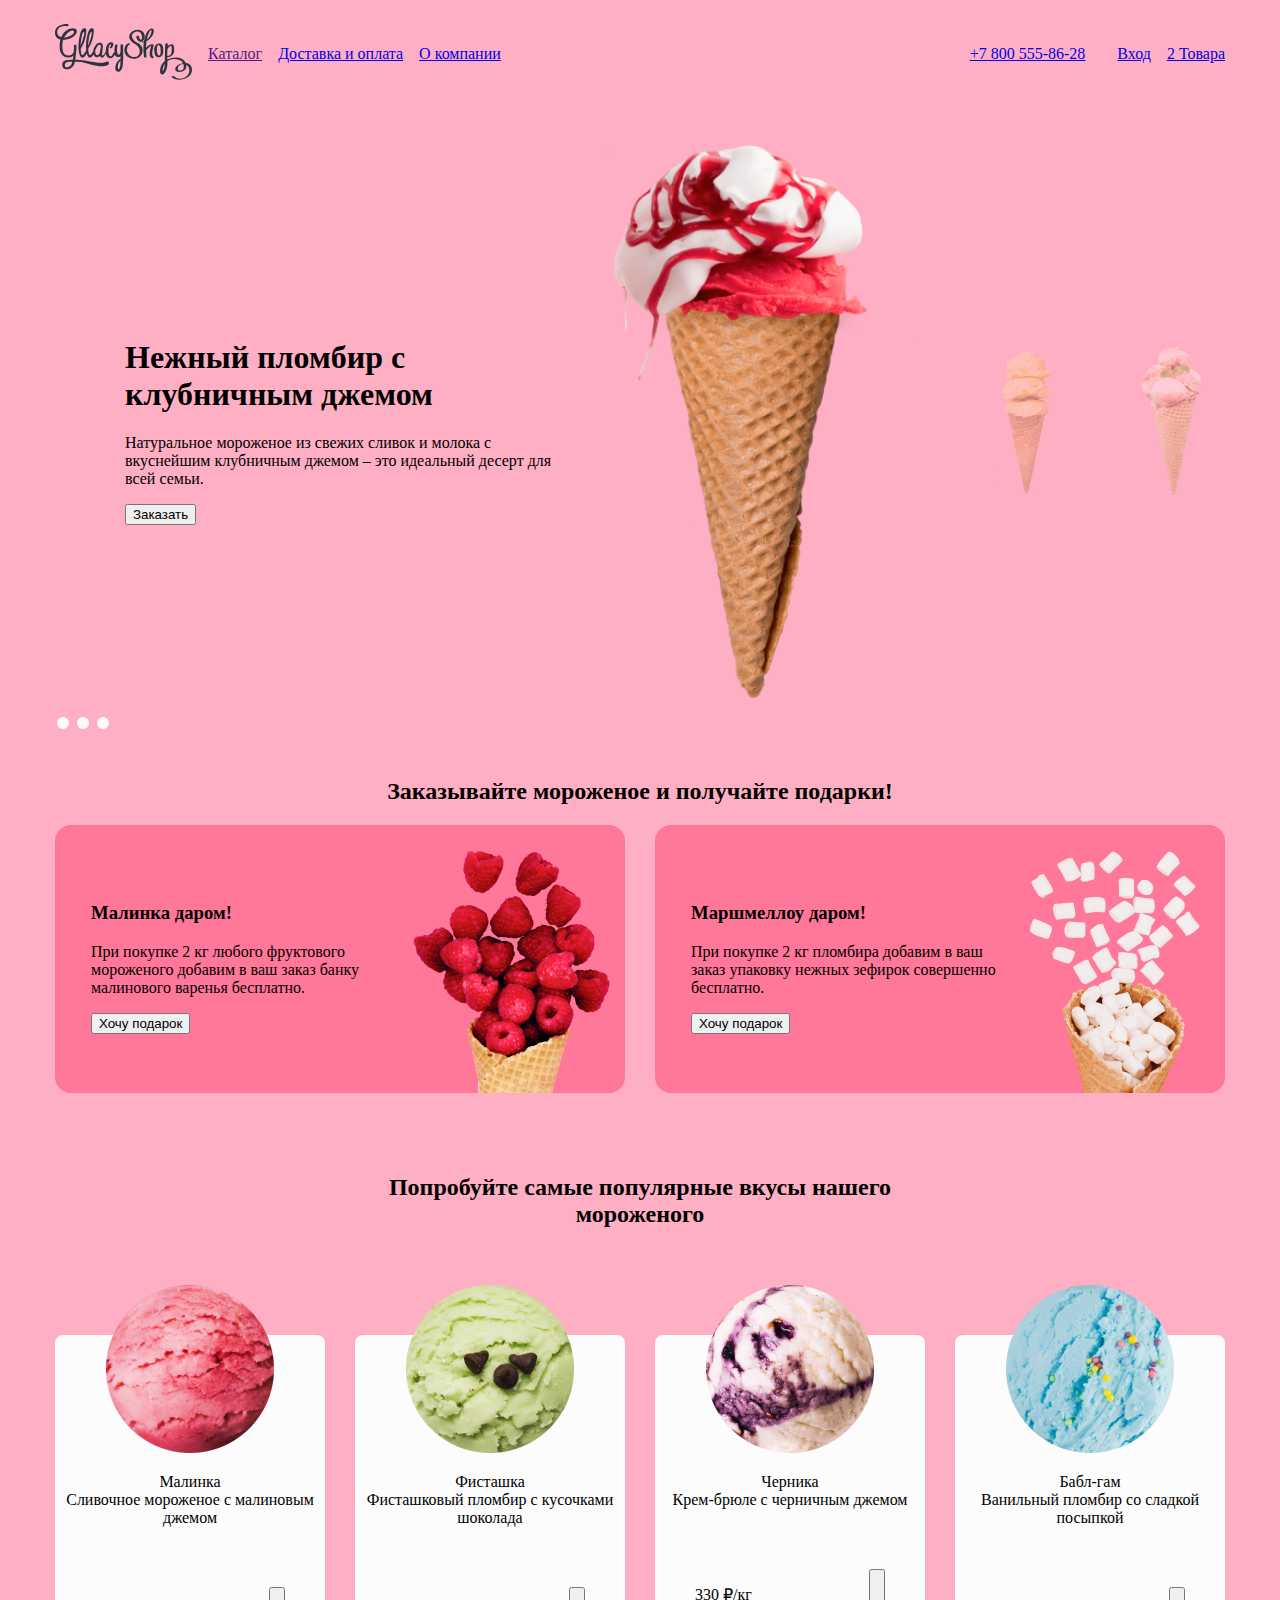
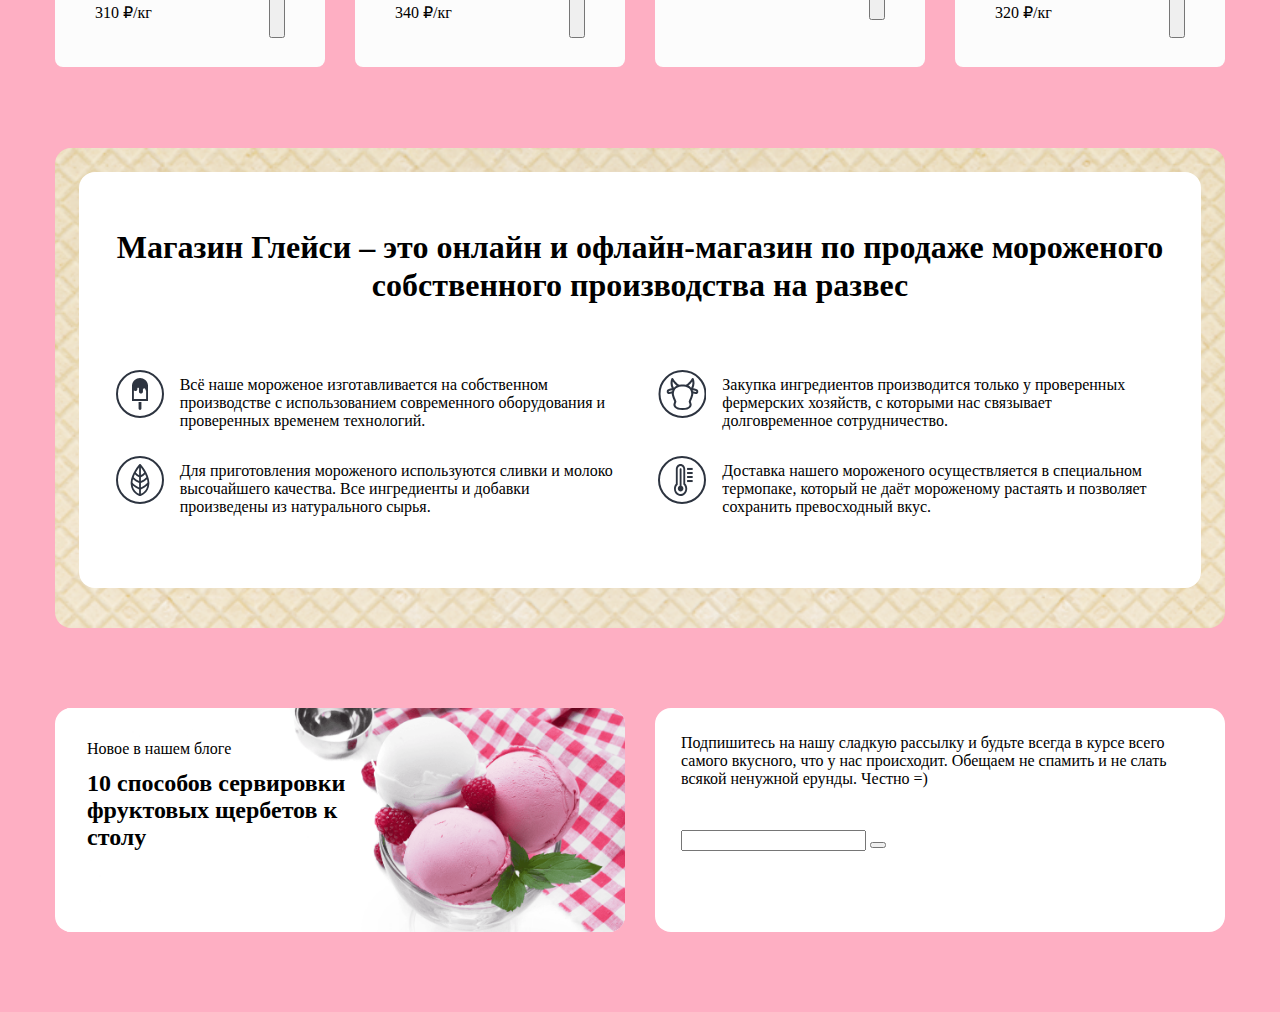
==== index.html @ 9be0fe8c "5 step" ====
<!DOCTYPE html>
<html lang="ru">

  <head>
    <meta charset="utf-8">
    <title>HTML Academy: Глейси</title>
    <link rel="stylesheet" href="styles.css">
    <link rel="stylesheet" href="js.js">
  </head>

  <body class="page">
    <header class="header-page">
      <div class="header-links">
        <div class="left-links">
          <a href="#" class="header-link-left">
            <img src="/images/vectors/logo.svg" width="137" height="56" alt="">
          </a>
          <div class="catalog-menu-container header-link-left">
            <a href="">Каталог</a>
          </div>
          <a href="#" class="header-link-left">Доставка и оплата</a>
          <a href="#" class="header-link-left">О компании</a>
        </div>
        <div class="right-links">
          <a class="tel header-link-right" href="tel:+78005558628">+7 800 555-86-28</a>
          <a class="search header-link-right" href="#">
            <span class="search-icon"></span>
          </a>
          <a class="enter header-link-right" href="#">Вход
            <span class="enter-icon"></span>
          </a>
          <a class="buy header-link-right" href="#">2 Товара
            <span class="buy-icon"></span>
          </a>
        </div>
      </div>
    </header>
    <main>
      <div class="hero-slaid">
        <div class="adaptivSlayder">
          <input class="input-back" type="radio" name="kadoves" id="slaid1" checked value="pink">
          <input class="input-back" type="radio" name="kadoves" id="slaid2" value="blue">
          <input class="input-back" type="radio" name="kadoves" id="slaid3" value="yellow">
          <div class="kadoves">
            <label for="slaid1"></label>
            <label for="slaid2"></label>
            <label for="slaid3"></label>
          </div>
          <section class="photo-main">
            <div class="adaptivSlayderlasekun">
              <div class="abusteku-deagulus">
                <div class="general-slayder">
                  <img class="back-images-slaid" src="/images/icecr-3.png" width="100" height="150" alt="">
                  <img class="back-images-slaid" src="/images/icecr-2.png" width="100" height="150" alt="">
                  <img class="images-slaid" src="/images/icecr-1.png" width="328" height="507" alt="">
                  <div class="photo-description">
                    <h1>Нежный пломбир
                      с клубничным джемом</h1>
                    <p class="p-desc">Натуральное мороженое из свежих сливок
                      и молока с вкуснейшим клубничным джемом – это идеальный десерт для всей семьи. </p>
                    <button>Заказать</button>
                  </div>
                </div>
                <div class="general-slayder">
                  <img class="back-images-slaid" src="/images/icecr-1.png" width="100" height="150" alt="">
                  <img class="back-images-slaid" src="/images/icecr-3.png" width="100" height="150" alt="">
                  <img class="images-slaid" src="/images/icecr-2.png" width="328" height="507" alt="">
                  <div class="photo-description">
                    <h1>Сливочное мороженое со вкусом банана</h1>
                    <p class="p-desc">Сливочное мороженое с ярким банановым вкусом подарит вам свежесть и наслаждение
                      даже в самый жаркий летний день.</p>
                    <button>Заказать</button>
                  </div>
                </div>
                <div class="general-slayder">
                  <img class="back-images-slaid" src="/images/icecr-2.png" width="100" height="150" alt="">
                  <img class="back-images-slaid" src="/images/icecr-1.png" width="100" height="150" alt="">
                  <img class="images-slaid" src="/images/icecr-3.png" width="328" height="507" alt="">
                  <div class="photo-description">
                    <h1>Карамельный пломбир
                      с маршмеллоу</h1>
                    <p class="p-desc">Необычный сладкий десерт с карамельным топпингом и кусочками зефира завоюет сердца
                      сладкоежек всех возрастов.</p>
                    <button>Заказать</button>
                  </div>
                </div>
              </div>
            </div>
          </section>
        </div>
      </div>
      <section class="gifts">
        <h2>Заказывайте мороженое и получайте подарки!</h2>
        <div class="gifts-variety">
          <div class="malina gifts-back">
            <section class="gift-description">
              <h3>Малинка даром!</h3>
              <p>При покупке 2 кг любого фруктового мороженого добавим в ваш заказ банку малинового варенья бесплатно.
              </p>
              <button>Хочу подарок</button>
            </section>
            <img class="gift-img" src="/images/malina.png" alt="">
          </div>
          <div class="marshmallow gifts-back">
            <section class="gift-description">
              <h3>Маршмеллоу даром!</h3>
              <p>При покупке 2 кг пломбира добавим в ваш заказ упаковку нежных зефирок совершенно бесплатно.</p>
              <button>Хочу подарок</button>
            </section>
            <img class="gift-img" src="/images/marshmallow.png" width="219" height="268" alt="">
          </div>
        </div>
      </section>
      <section class="tastes">
        <h2 class="section-header-tastes">Попробуйте самые популярные вкусы нашего мороженого</h2>
        <div class="tastes-variety">
          <div class="taste first">
            <img class="taste-img" src="/images/malina-ice.png" width="168" height="168" alt="">
            <dl>
              <dt>Малинка</dt>
              <dd class="determ-descr">Сливочное мороженое с малиновым джемом</dd>
            </dl>
            <div class="price">
              <p>310 ₽/кг</p>
              <button>
                <span></span>
              </button>
            </div>
          </div>
          <div class="taste second">
            <img class="taste-img" src="/images/pistachio.png" width="168" height="168" alt="">
            <dl>
              <dt>Фисташка</dt>
              <dd class="determ-descr">Фисташковый пломбир с кусочками шоколада</dd>
            </dl>
            <div class="price">
              <p>340 ₽/кг</p>
              <button>
                <span></span>
              </button>
            </div>
          </div>
          <div class="taste third">
            <img class="taste-img" src="/images/blueberry.png" width="168" height="168" alt="">
            <dl>
              <dt>Черника</dt>
              <dd class="determ-descr">Крем-брюле
                с черничным джемом</dd>
            </dl>
            <div class="price">
              <p>330 ₽/кг</p>
              <button>
                <span></span>
              </button>
            </div>
          </div>
          <div class="taste fourth">
            <img class="taste-img" src="/images/bubble-gum.png" width="168" height="168" alt="">
            <dl>
              <dt>Бабл-гам</dt>
              <dd class="determ-descr">Ванильный пломбир
                со сладкой посыпкой</dd>
            </dl>
            <div class="price">
              <p>320 ₽/кг</p>
              <button>
                <span></span>
              </button>
            </div>
          </div>
        </div>
      </section>
      <section class="about-description">
        <div class="description-parts">
          <h2 class="header-about-descr">Магазин Глейси – это онлайн и офлайн-магазин по продаже мороженого собственного
            производства на развес
          </h2>
          <div class="description-parts-flex">
            <div class="description-part">
              <span class="iccr svg-about"></span>
              <p class="description-about-par">Всё наше мороженое изготавливается на собственном производстве с
                использованием современного
                оборудования и проверенных временем технологий.</p>
            </div>
            <div class="description-part">
              <span class="cow svg-about"></span>
              <p class="description-about-par">Закупка ингредиентов производится только
                у проверенных фермерских хозяйств, с которыми
                нас связывает долговременное сотрудничество.</p>
            </div>
            <div class="description-part">
              <span class="qlt svg-about"></span>
              <p class="description-about-par">Для приготовления мороженого используются сливки и молоко высочайшего
                качества. Все ингредиенты
                и добавки произведены из натурального сырья.</p>
            </div>
            <div class="description-part">
              <span class="tmpr svg-about"></span>
              <p class="description-about-par">Доставка нашего мороженого осуществляется в специальном термопаке,
                который не даёт мороженому растаять
                и позволяет сохранить превосходный вкус.</p>
            </div>
          </div>
        </div>
      </section>
      <div class="blog">
        <div class="ten blog-container">
          <div class="ten-blog-container">
            <span class="ten-text-container">
              <p class="ten-par">Новое в нашем блоге</p>
              <h2 class="ten-header">10 способов сервировки фруктовых щербетов
                к столу</h2>
            </span>
            <img class="ten-back" src="/images/10-back.png" alt="">
          </div>
        </div>
        <div class="e-mail blog-container">
          <div class="e-mail-text-container">
            <p class="e-mail-par">Подпишитесь на нашу сладкую рассылку и будьте всегда
              в курсе всего самого вкусного, что у нас происходит. Обещаем не спамить и не слать всякой ненужной ерунды.
              Честно =)</p>
            <label for="">
              <input type="email" name="" id="" required>
            </label>
            <button></button>
          </div>
        </div>
      </div>
    </main>
    <footer>

    </footer>
  </body>

</html>
---- styles.css ----
html {
  width: 100%;
  height: 100vh;
  margin: 0;
}

.page {
  margin: 0 auto;
  display: flex;
  flex-direction: column;
  min-height: 100%;
  background-color: #feafc3;
}

.blue-back {
  background-color: #69a9ff;
}

.header-page {
  width: 1170px;
  margin-left: auto;
  margin-right: auto;
  margin-bottom: 60px;
  margin-top: 24px;
}

.header-links {
  display: flex;
  justify-content: space-between;
}

.left-links, .right-links {
  display: flex;
  justify-content: space-between;
  align-items: center;
}

.header-link-left:not(:last-child) {
  margin-right: 16px;
}

.header-link-right:not(:last-child) {
  margin-right: 16px;
}

/* ================================= */

.hero-slaid {
  display: flex;
  justify-content: space-between;
  width: 1170px;
  margin-left: auto;
  margin-right: auto;
  margin-bottom: 80px;
}

.adaptivSlayder {
  position: relative;
  max-width: 1170px;
  margin-left: 70px;
}

.adaptivSlayder input[name="kadoves"] {
  display: none;
}

.kadoves {
  position: absolute;
  left: -70px;
  bottom: -35px;
  text-align: left;
  width: 100%;
}

.kadoves label {
  display: inline-block;
  width: 12px;
  height: 12px;
  cursor: pointer;
  margin: 0 2px;
  border-radius: 55%;
  background-color: #fcfcfc;
}

.kadoves label:hover {
  border: 2px solid #9d9b9b;
}

.kadoves label:active {
  border: 2px solid #c8c8c8;
}

.adaptivSlayderlasekun {
  overflow: hidden;

}

.photo-main {
  display: flex;
  flex-direction: row-reverse;
}

.photo-description {
  margin-right: 10px;
  align-self: center;
}

.p-desc {
  width: 430px;
}

.abusteku-deagulus {
  display: flex;
  width: 1170px;
  transition: all 0.6s;
}

.abusteku-deagulus .images-slaid {
  width: 367px;
  height: 554px;
}

.images-slaid {
  margin-right: 40px;
}

.back-images-slaid {
  width: 100px;
  height: 150px;
  opacity: 0.4;
}

.back-images-slaid:not(:last-child) {
  margin-right: 50px;
}

#slaid1:checked ~ .photo-main .adaptivSlayderlasekun .abusteku-deagulus {
  transform: translate(0);
}

#slaid2:checked ~ .photo-main .adaptivSlayderlasekun .abusteku-deagulus {
  transform: translateX(-100%);
}

#slaid3:checked ~ .photo-main .adaptivSlayderlasekun .abusteku-deagulus {
  transform: translateX(-200%);
}

.general-slayder {
  display: flex;
  flex-direction: row-reverse;
  align-items: center;
  margin-right: 35px;
}

/* ================================= */

.gifts {
  text-align: center;
  margin-bottom: 81px;
  width: 1170px;
  margin-left: auto;
  margin-right: auto;
}

.gifts-variety {
  display: flex;
  justify-content: center;
}

.malina {
  display: flex;
  justify-content: space-between;
  width: 570px;
  margin-right: 30px;
}

.marshmallow {
  display: flex;
  justify-content: space-between;
  width: 570px;
}

.gift-description {
  width: 317px;
  align-self: center;
  text-align: left;
  margin-left: 36px;
}

.gift-img {
  width: 219px;
  height: 268px;
}

.gifts-back {
  background-color: #ff7799;
  border-radius: 16px;
}

.tastes {
  text-align: center;
  margin-bottom: 81px;
  width: 1170px;
  margin-left: auto;
  margin-right: auto;
}

.section-header-tastes {
  width: 527px;
  margin-left: auto;
  margin-right: auto;
  margin-bottom: 107px;
}

.tastes-variety {
  display: flex;
  margin-top: 40px;
}

.taste {
  width: 270px;
  height: 332px;
  background-color: #fcfcfc;
  border-radius: 8px;
}

.taste:not(:last-child) {
  margin-right: 30px;
}

.taste-img {
  margin-top: -50px;
}

.determ-descr {
  margin: 0;
}

.price {
  display: flex;
  justify-content: space-between;
  margin: 60px 40px 24px;
}

.about-description {
  margin: 0;
  margin-left: auto;
  margin-right: auto;
  text-align: center;
  width: 1170px;
  margin-bottom: 80px;
  background-image: url(/images/geo.png);
  background-position: center;
  border-radius: 16px;
  background-size: cover;
  height: 480px;
}

.header-about-descr {
  margin: 0;
  font-family: Inter;
  font-size: 32px;
  line-height: 46px;
  line-height: 119%;
  vertical-align: Top;
  margin-bottom: 56px;
}

.description-parts {
  width: 1122px;
  background-color: #ffff;
  margin-left: auto;
  margin-right: auto;
  border-radius: 16px;
  position: relative;
  top: 24px;
  padding-top: 56px;
}

.description-part {
  width: 506px;
  display: flex;
}

.description-parts-flex {
  display: flex;
  flex-wrap: wrap;
  justify-content: space-evenly;
  text-align: left;
  padding-bottom: 56px;
}

.description-about-par {
  width: 440px;
}

.svg-about {
  margin-right: 16px;
  width: 48px;
  height: 48px;
  display: block;
  position: relative;
  top: 10px;
}


.iccr {
  background-image: url(/images/vectors/iccr.svg);
  background-repeat: no-repeat;
}

.cow {
  background-image: url(/images/vectors/cow.svg);
  background-repeat: no-repeat;
}

.qlt {
  background-image: url(/images/vectors/qlt.svg);
  background-repeat: no-repeat;
}

.tmpr {
  background-image: url(/images/vectors/tmpr.svg);
  background-repeat: no-repeat;
}

.blog {
  display: flex;
  width: 1170px;
  margin-left: auto;
  margin-right: auto;
  margin-bottom: 80px;
}
.blog-container {
  width: 570px;
  height: 224px;
  border-radius: 16px;
  background-color: #ffffff;
}

.ten {
  margin-right: 30px;
  overflow: hidden;
}

.ten-text-container {
  position: relative;
  z-index: 1;
}

.ten-blog-container {
  margin-top: 32px;
  margin-left: 32px;
}

.ten-par {
  margin: 0;
  margin-bottom: 12px;
}

.ten-header {
  width: 303px;
  margin: 0;
}

.ten-back {
  background-size: cover;
  display: block;
  position: relative;
  width: 560px;
  height: 384px;
  top: -223px;
  right: 20px;
}

.e-mail {

}

.e-mail-text-container {
  margin: 26px;
}

.e-mail-par {
  margin: 0;
  margin-bottom: 42px;
}
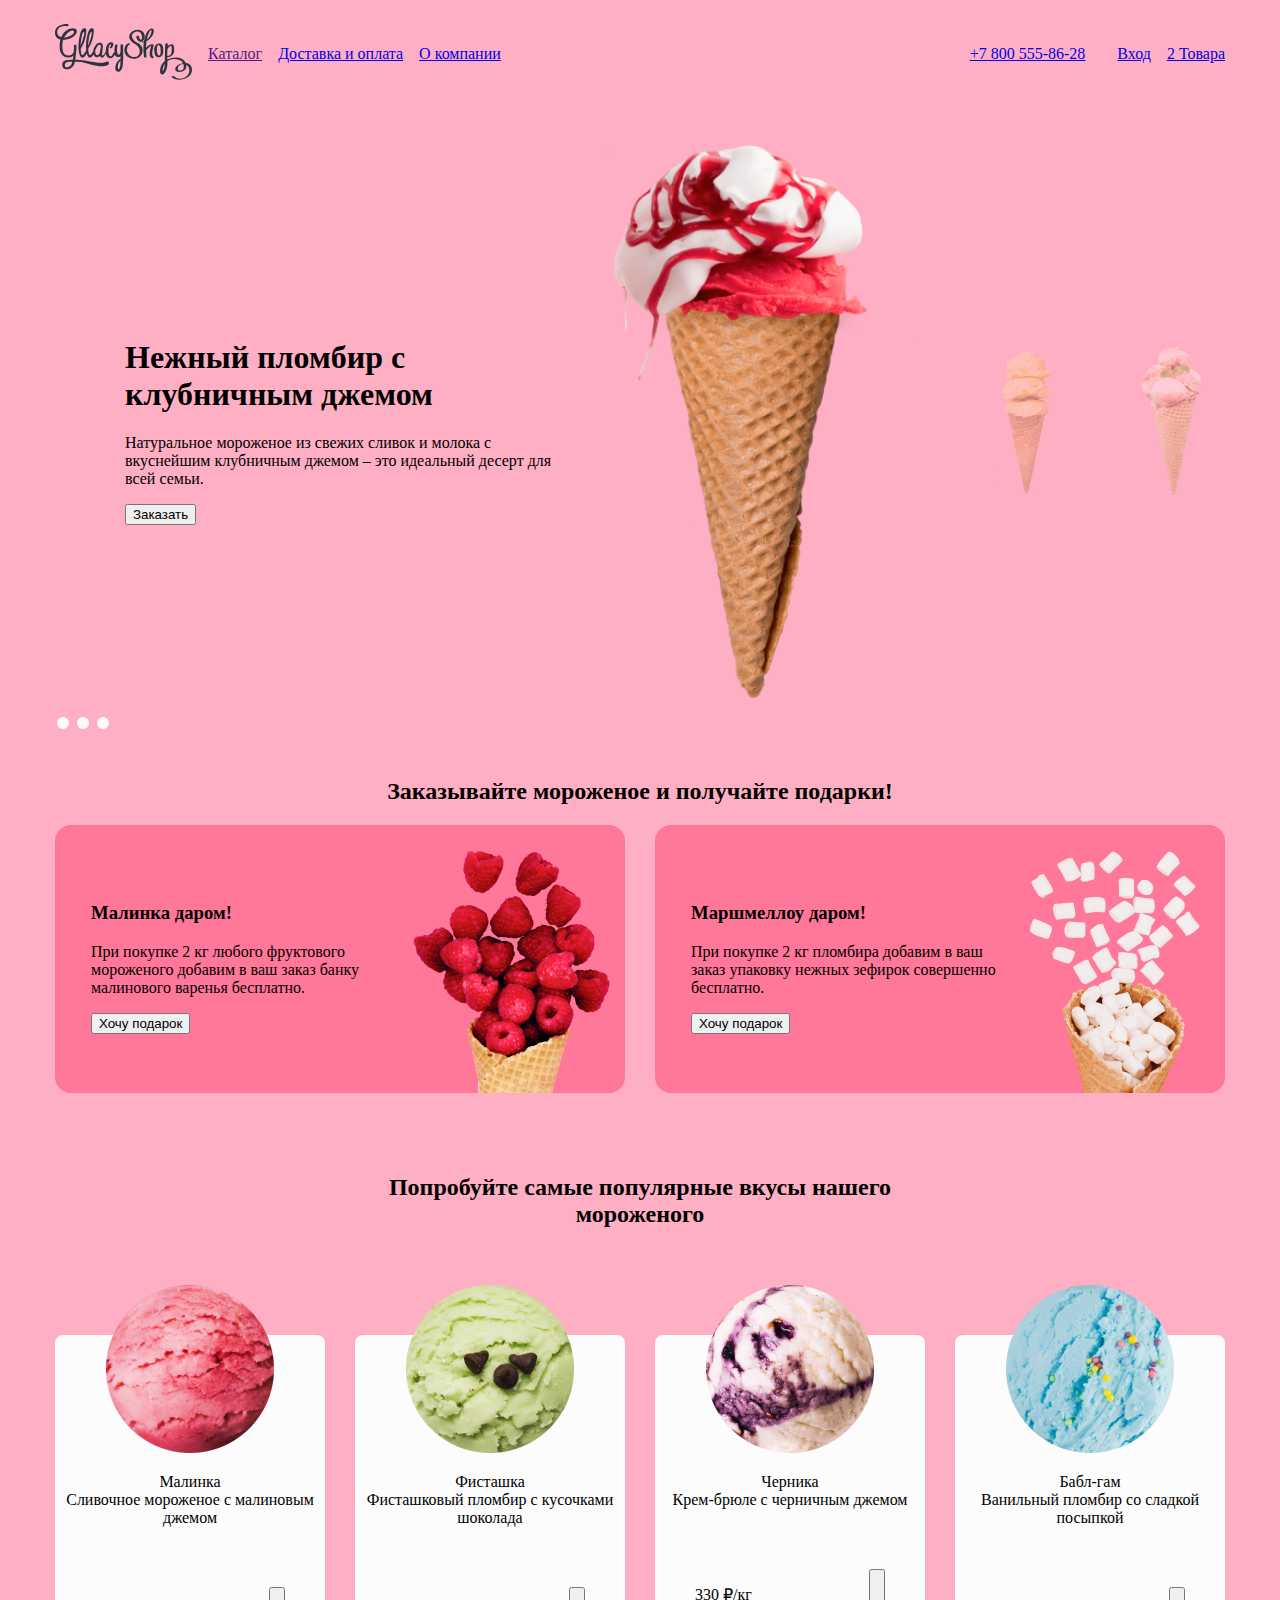
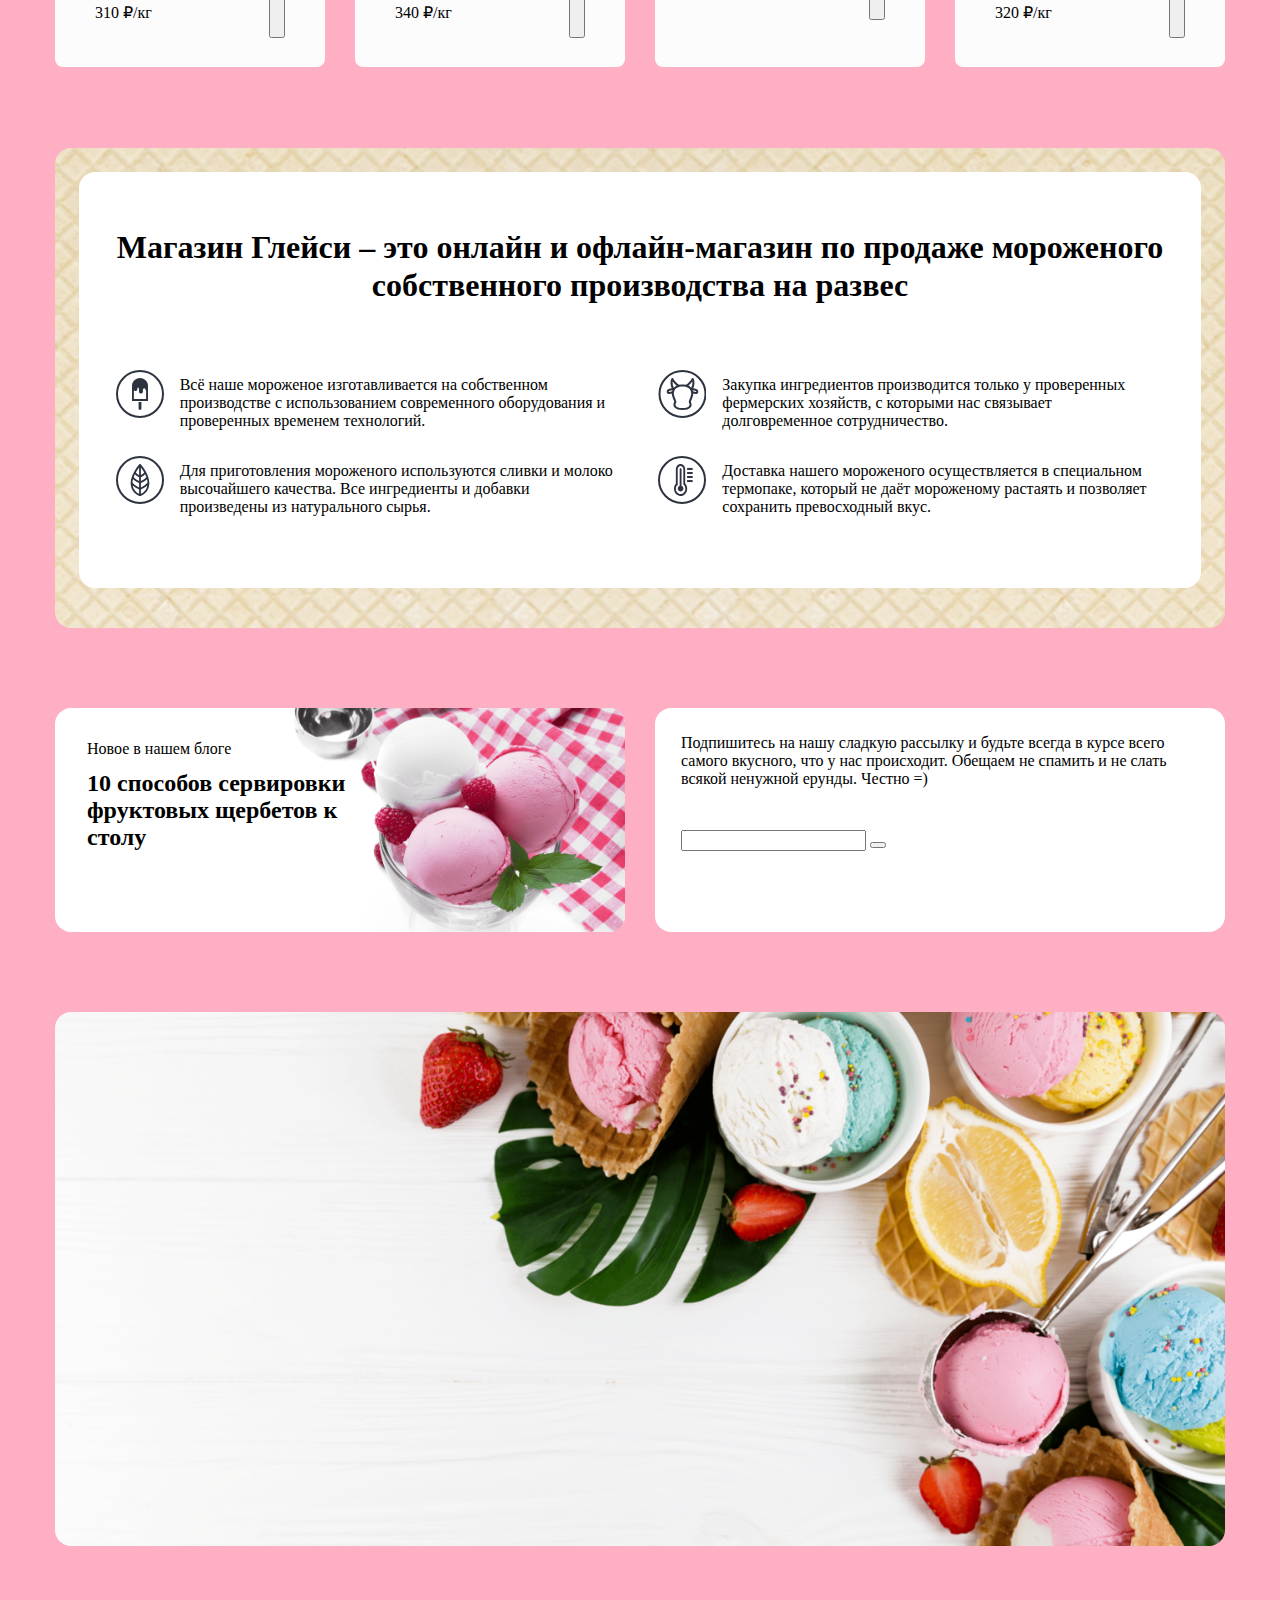
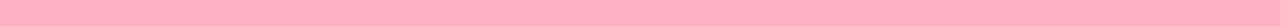
==== commit 7b5bd244: "6 step" ====
--- a/index.html
+++ b/index.html
@@ -226,6 +226,11 @@
           </div>
         </div>
       </div>
+      <section class="delivery">
+        <div class="text-delivery"></div>
+        <div class="form-delivery"></div>
+        <img class="delivery-back" src="/images/delivery-back.png" alt="">
+      </section>
     </main>
     <footer>
 
--- a/styles.css
+++ b/styles.css
@@ -386,3 +386,22 @@
   margin: 0;
   margin-bottom: 42px;
 }
+
+.delivery {
+  width: 1170px;
+  overflow: hidden;
+  height: 534px;
+  margin-bottom: 80px;
+  margin-left: auto;
+  margin-right: auto;
+  border-radius: 16px;
+}
+
+.delivery-back {
+  background-size: cover;
+  display: block;
+  position: relative;
+  transform: scale(-1,1);
+  width: 1170px;
+  top: -125px;
+}
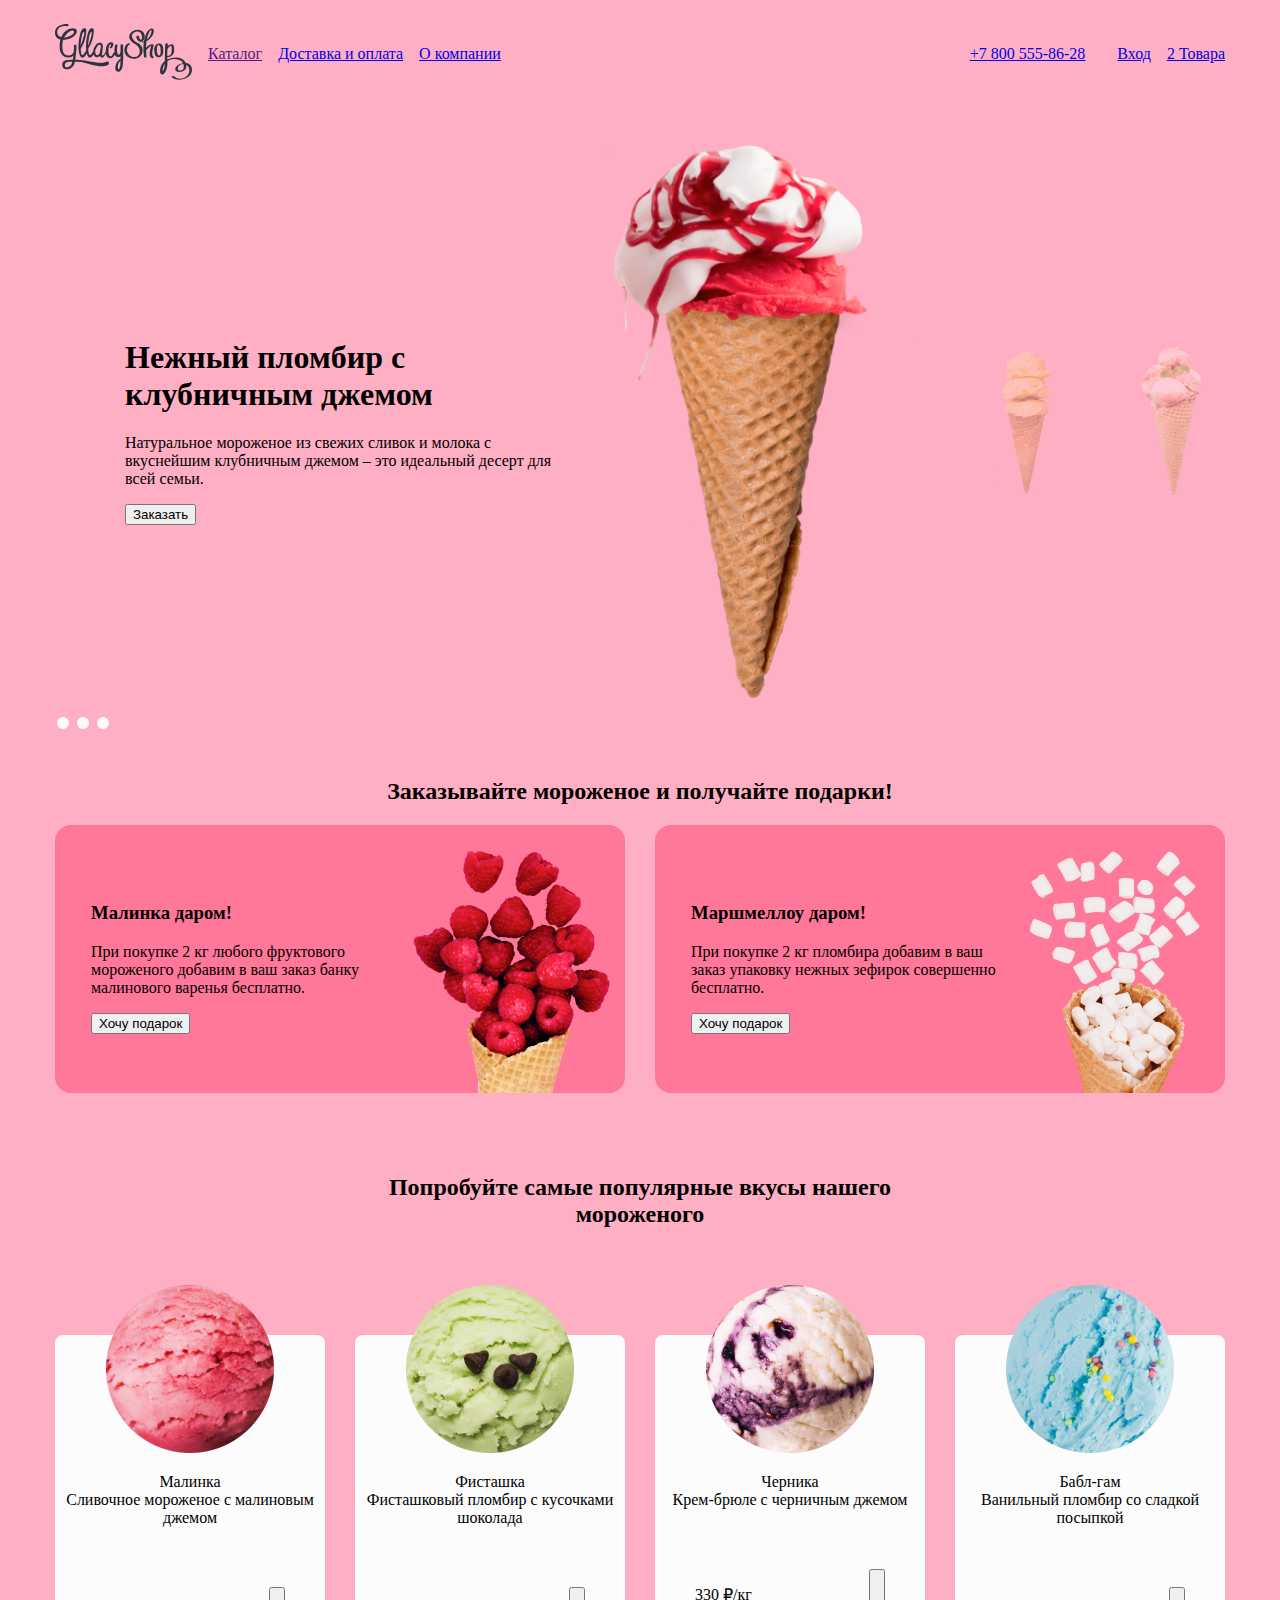
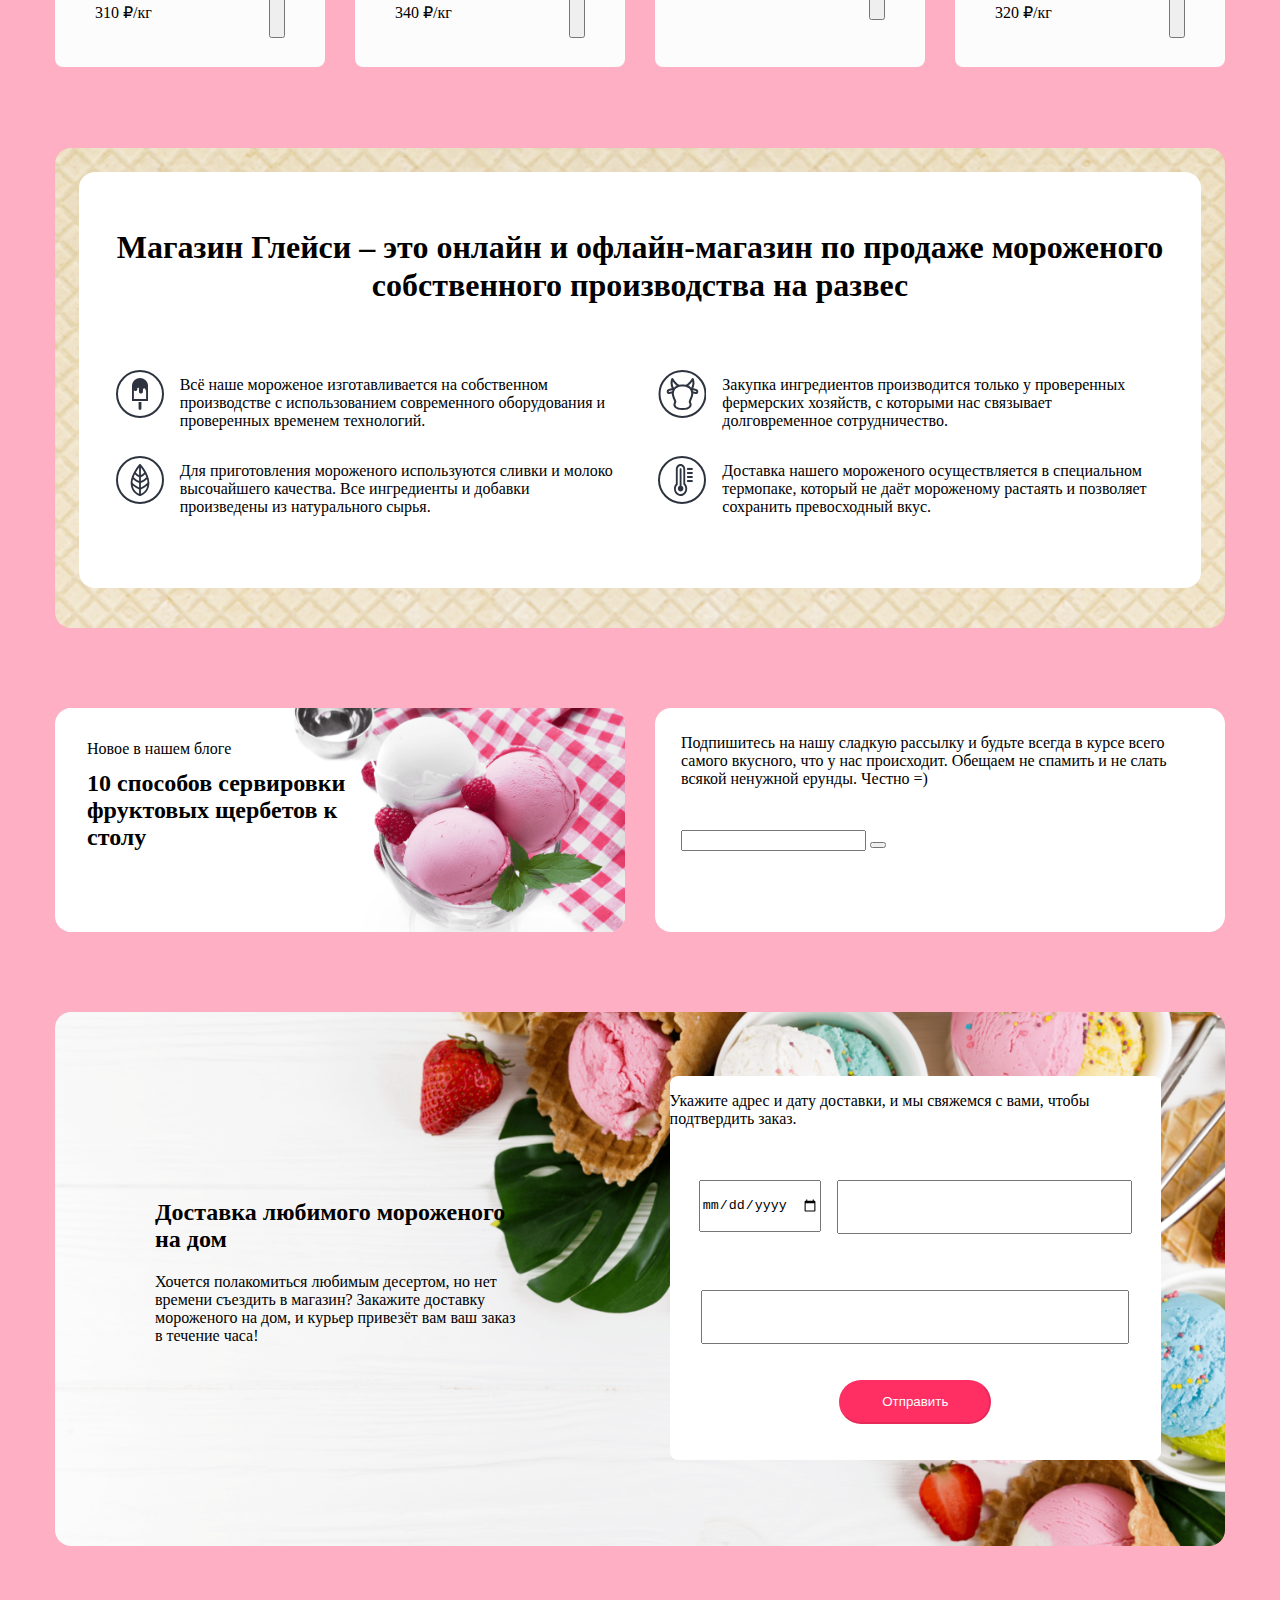
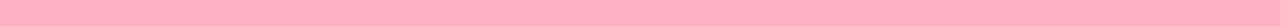
==== commit 1e3acaed: "6.1" ====
--- a/index.html
+++ b/index.html
@@ -227,8 +227,26 @@
         </div>
       </div>
       <section class="delivery">
-        <div class="text-delivery"></div>
-        <div class="form-delivery"></div>
+        <div class="text-delivery-container">
+          <div class="text-delivery">
+            <h2>Доставка любимого мороженого на дом</h2>
+            <p>Хочется полакомиться любимым десертом, но нет времени съездить в магазин? Закажите доставку мороженого на
+              дом, и курьер привезёт вам ваш заказ в течение часа!</p>
+          </div>
+          <div class="form-delivery">
+            <p>Укажите адрес и дату доставки, и мы свяжемся с вами, чтобы подтвердить заказ.</p>
+            <label class="delivery-label delivery-label-first">
+              <input class="delivery-input date-input" type="date">
+            </label>
+            <label class="delivery-label delivery-label-second">
+              <input class="delivery-input tel-input" type="tel">
+            </label>
+            <label class="delivery-label delivery-label-third">
+              <input class="delivery-input adress-input" type="text">
+            </label>
+            <button class="post-button-delivery">Отправить</button>
+          </div>
+        </div>
         <img class="delivery-back" src="/images/delivery-back.png" alt="">
       </section>
     </main>
--- a/styles.css
+++ b/styles.css
@@ -397,11 +397,75 @@
   border-radius: 16px;
 }
 
+.text-delivery-container {
+  display: flex;
+  position: relative;
+  z-index: 1;
+}
+
+.text-delivery {
+  width: 371px;
+  margin: 167px 150px 163px 100px;
+}
+
+.form-delivery {
+  width: 500px;
+  background-color: #ffffff;
+  margin: 64px 64px 64px 0;
+  border-radius: 8px;
+  display: flex;
+  flex-wrap: wrap;
+}
+
+.delivery-label-first {
+  margin-right: 16px;
+  margin-left: auto;
+  margin-bottom: 20px;
+}
+
+.delivery-label-second {
+  margin-right: auto;
+  margin-bottom: 20px;
+}
+
+.delivery-label-third {
+  margin-right: auto;
+  margin-left: auto;
+}
+
+
+.delivery-input {
+  height: 48px;
+}
+
+.date-input {
+  width: 117px;
+}
+
+.tel-input {
+  width: 287px;
+}
+
+.adress-input {
+  width: 420px;
+}
+
+.post-button-delivery {
+  margin-left: auto;
+  margin-right: auto;
+  width: 152px;
+  height: 44px;
+  border-radius: 26px;
+  background-color: #ff2f64;
+  color: #fcfcfc;
+  border-color: rgba(255, 47, 100, 0.3);
+}
+
 .delivery-back {
   background-size: cover;
   display: block;
   position: relative;
   transform: scale(-1,1);
   width: 1170px;
-  top: -125px;
-}
+  top: -630px;
+}
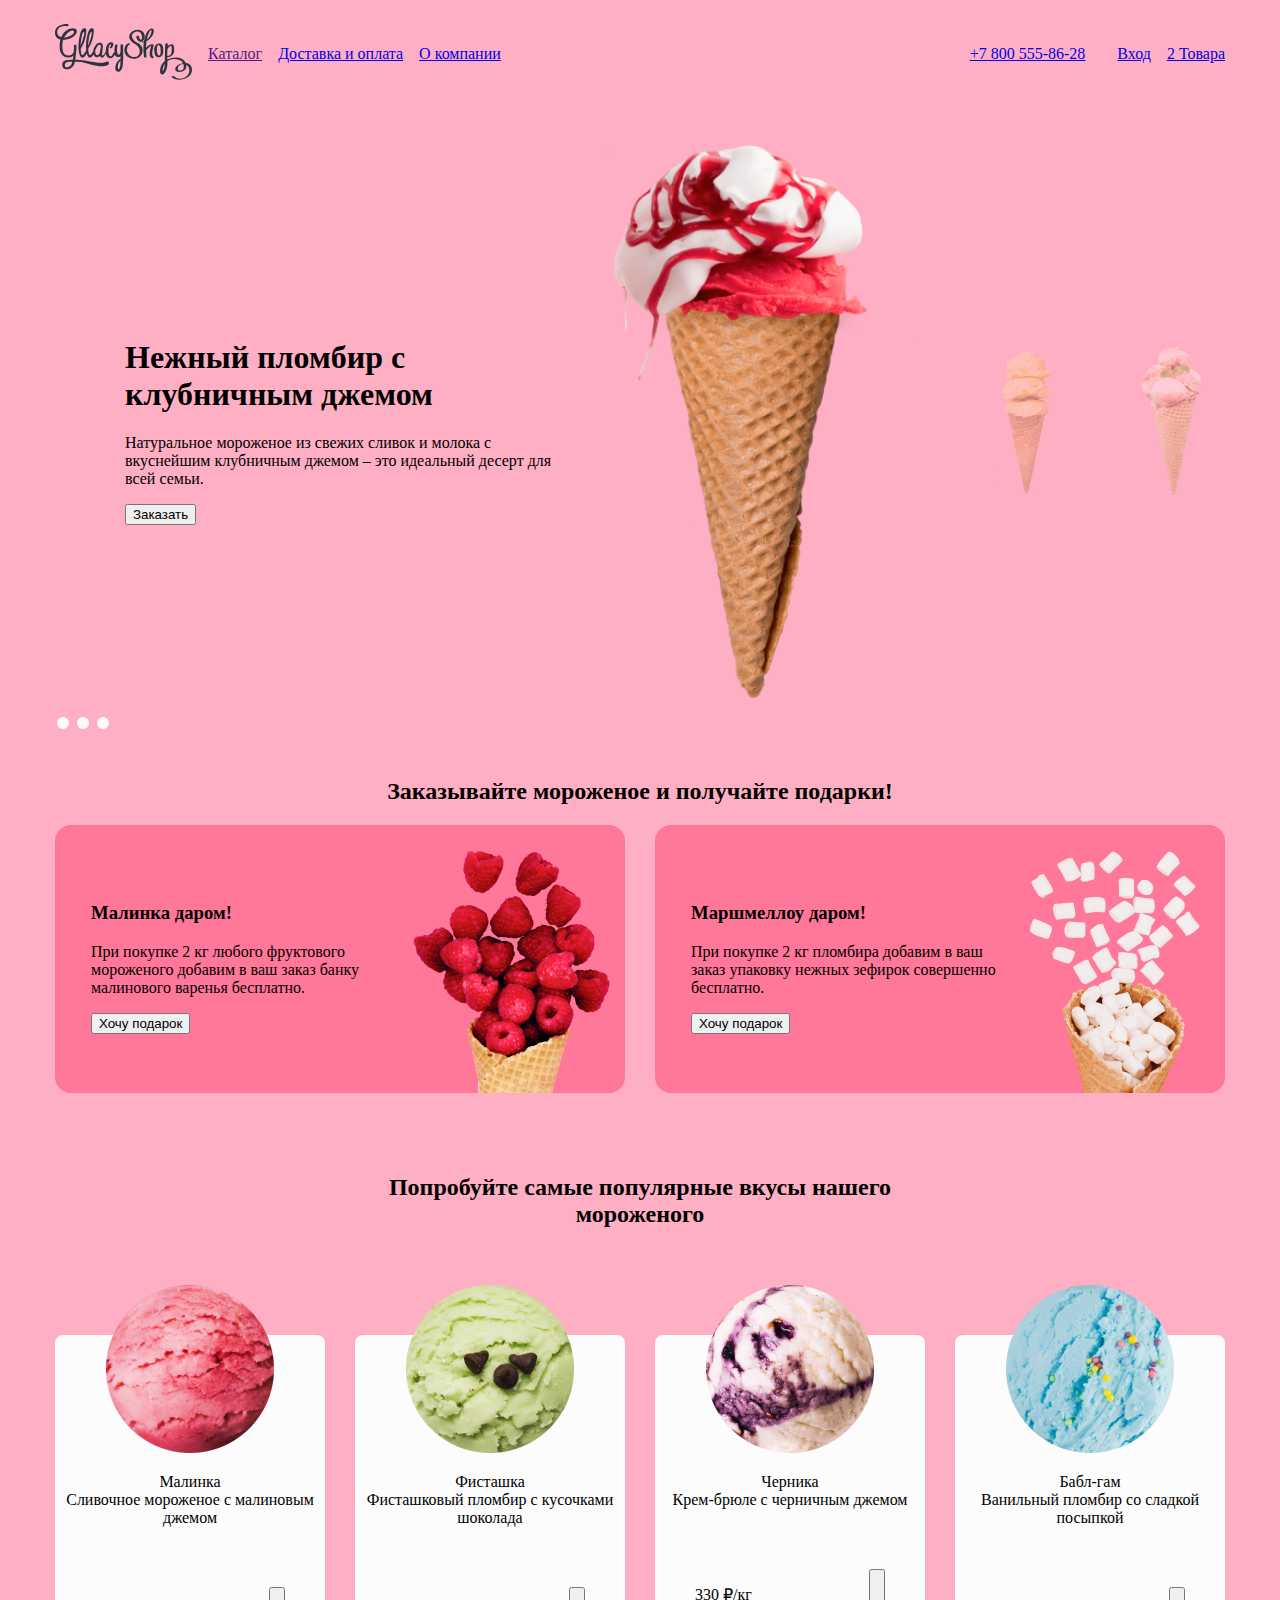
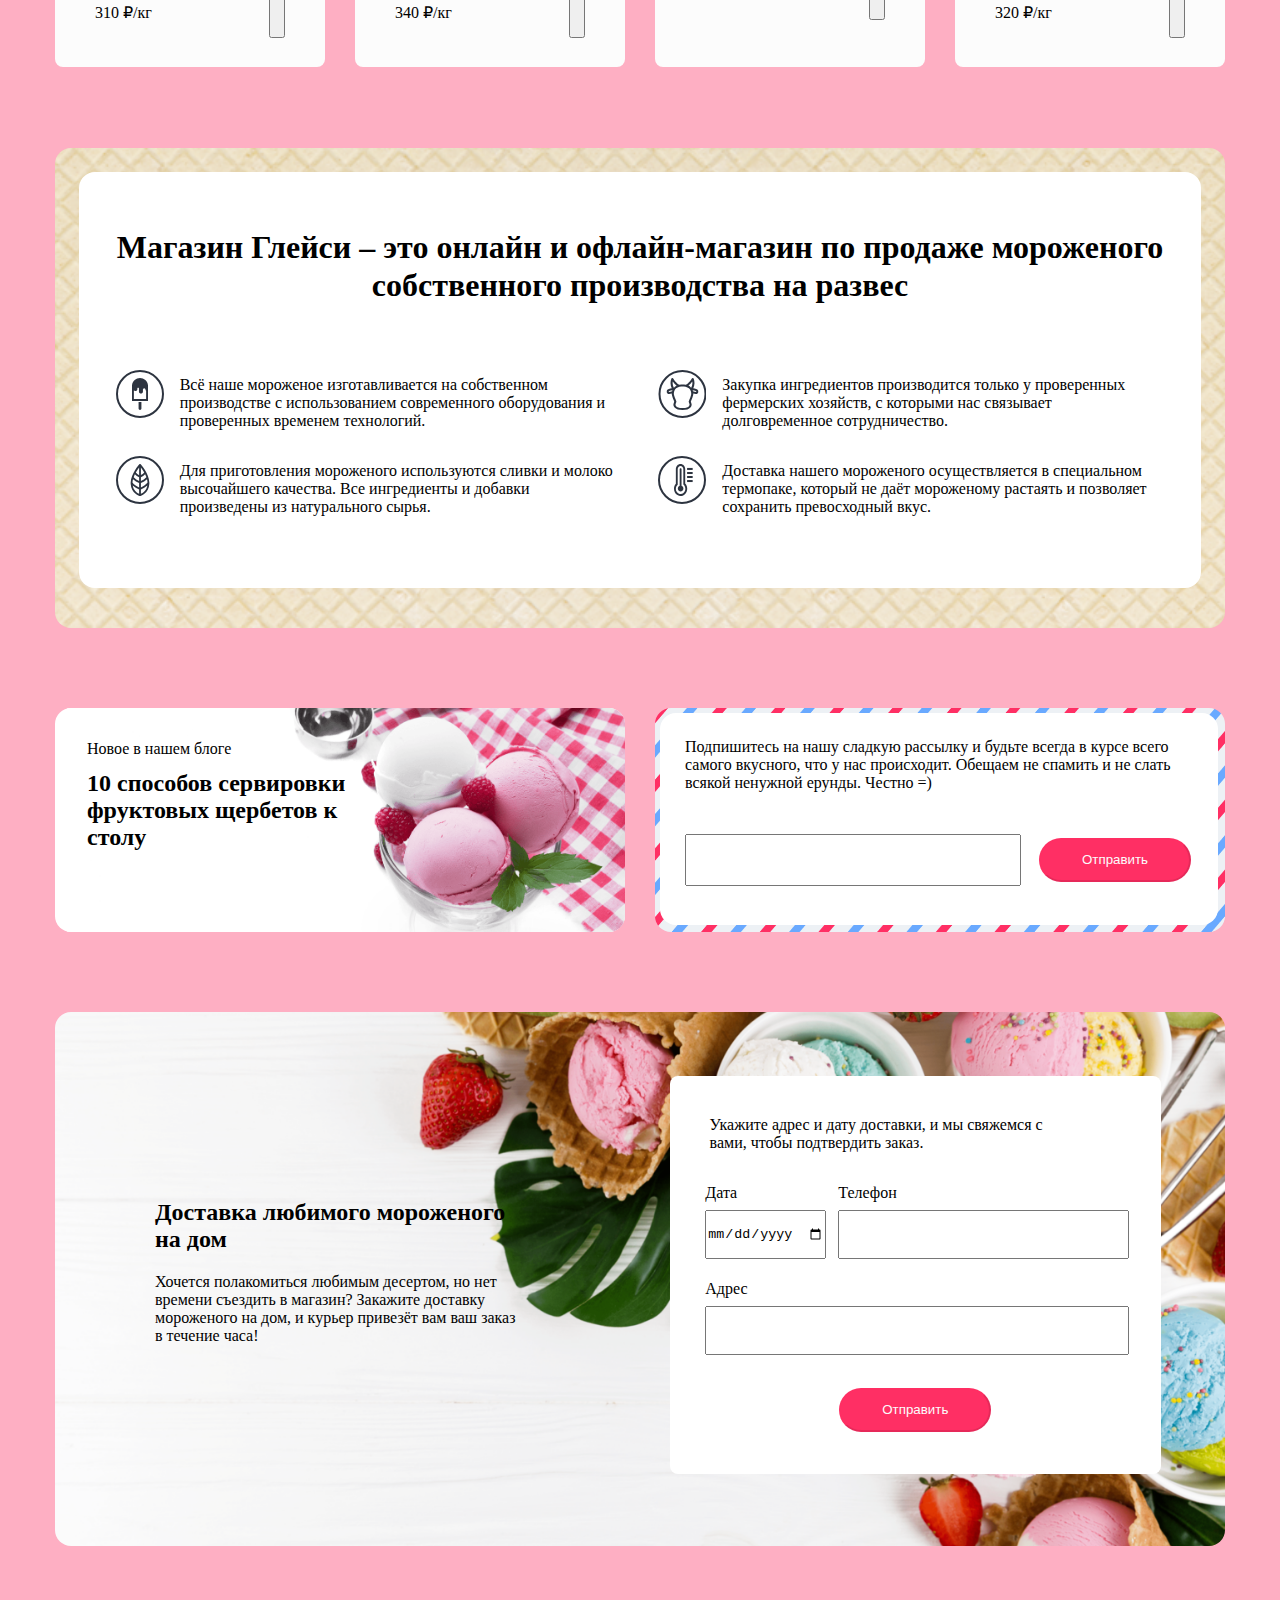
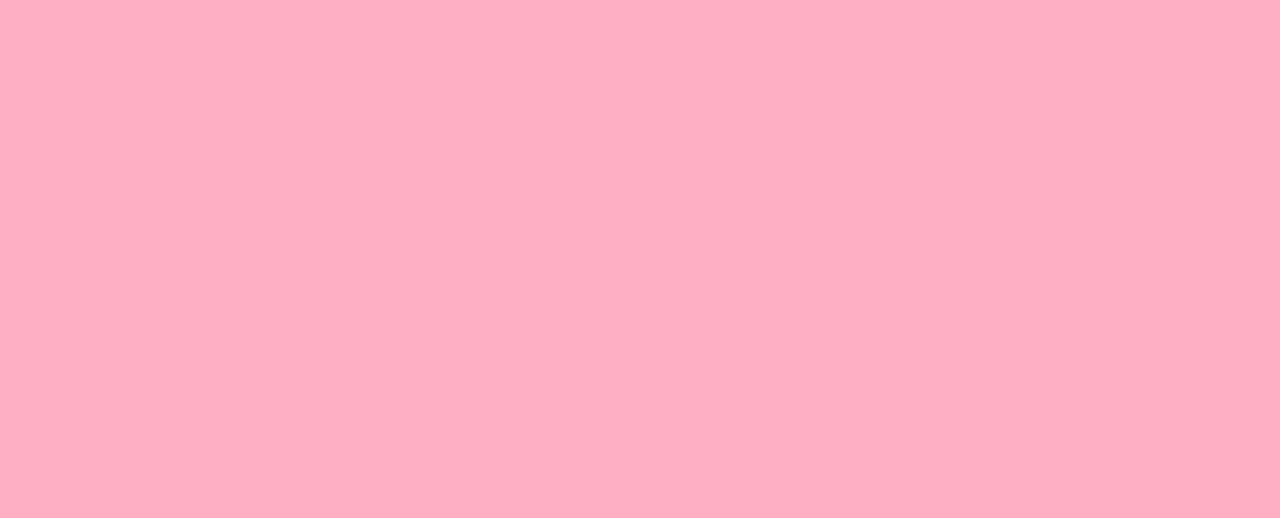
==== commit feb29673: "7 step" ====
--- a/index.html
+++ b/index.html
@@ -215,14 +215,17 @@
           </div>
         </div>
         <div class="e-mail blog-container">
-          <div class="e-mail-text-container">
-            <p class="e-mail-par">Подпишитесь на нашу сладкую рассылку и будьте всегда
-              в курсе всего самого вкусного, что у нас происходит. Обещаем не спамить и не слать всякой ненужной ерунды.
-              Честно =)</p>
-            <label for="">
-              <input type="email" name="" id="" required>
-            </label>
-            <button></button>
+          <div class="e-mail-text-back">
+            <div class="e-mail-text-container">
+              <p class="e-mail-par">Подпишитесь на нашу сладкую рассылку и будьте всегда
+                в курсе всего самого вкусного, что у нас происходит. Обещаем не спамить и не слать всякой ненужной
+                ерунды.
+                Честно =)</p>
+              <label class="e-mail-label">
+                <input class="e-mail-input" type="email" name="" id="" required>
+              </label>
+              <button class="e-mail-button">Отправить</button>
+            </div>
           </div>
         </div>
       </div>
@@ -234,14 +237,17 @@
               дом, и курьер привезёт вам ваш заказ в течение часа!</p>
           </div>
           <div class="form-delivery">
-            <p>Укажите адрес и дату доставки, и мы свяжемся с вами, чтобы подтвердить заказ.</p>
+            <p class="delivery-text">Укажите адрес и дату доставки, и мы свяжемся с вами, чтобы подтвердить заказ.</p>
             <label class="delivery-label delivery-label-first">
+              <p class="delivery-label-text">Дата</p>
               <input class="delivery-input date-input" type="date">
             </label>
             <label class="delivery-label delivery-label-second">
+              <p class="delivery-label-text">Телефон</p>
               <input class="delivery-input tel-input" type="tel">
             </label>
             <label class="delivery-label delivery-label-third">
+              <p class="delivery-label-text">Адрес</p>
               <input class="delivery-input adress-input" type="text">
             </label>
             <button class="post-button-delivery">Отправить</button>
@@ -249,6 +255,9 @@
         </div>
         <img class="delivery-back" src="/images/delivery-back.png" alt="">
       </section>
+      <div class="adres-back-section">
+        <div class="adres-section-text"></div>
+      </div>
     </main>
     <footer>
 
--- a/styles.css
+++ b/styles.css
@@ -375,11 +375,27 @@
 }
 
 .e-mail {
-
+background-image: url(/images/mail-back.png);
+background-repeat: no-repeat;
+background-size: cover;
+background-position: center;
+}
+
+.e-mail-text-back {
+  background-color: #ffffff;
+  width: 558px;
+  height: 212px;
+  position: relative;
+  left: 5px;
+  top: 5px;
+  border-radius: 16px;
 }
 
 .e-mail-text-container {
-  margin: 26px;
+  width: 506px;
+  position: relative;
+  top: 25px;
+  left: 25px;
 }
 
 .e-mail-par {
@@ -387,70 +403,17 @@
   margin-bottom: 42px;
 }
 
-.delivery {
-  width: 1170px;
-  overflow: hidden;
-  height: 534px;
-  margin-bottom: 80px;
-  margin-left: auto;
-  margin-right: auto;
-  border-radius: 16px;
-}
-
-.text-delivery-container {
-  display: flex;
-  position: relative;
-  z-index: 1;
-}
-
-.text-delivery {
-  width: 371px;
-  margin: 167px 150px 163px 100px;
-}
-
-.form-delivery {
-  width: 500px;
-  background-color: #ffffff;
-  margin: 64px 64px 64px 0;
-  border-radius: 8px;
-  display: flex;
-  flex-wrap: wrap;
-}
-
-.delivery-label-first {
-  margin-right: 16px;
-  margin-left: auto;
-  margin-bottom: 20px;
-}
-
-.delivery-label-second {
-  margin-right: auto;
-  margin-bottom: 20px;
-}
-
-.delivery-label-third {
-  margin-right: auto;
-  margin-left: auto;
-}
-
-
-.delivery-input {
+.e-mail-label {
+  margin-right: 14px;
+}
+
+.e-mail-input {
+  padding: 0;
+  width: 332px;
   height: 48px;
 }
 
-.date-input {
-  width: 117px;
-}
-
-.tel-input {
-  width: 287px;
-}
-
-.adress-input {
-  width: 420px;
-}
-
-.post-button-delivery {
+.e-mail-button {
   margin-left: auto;
   margin-right: auto;
   width: 152px;
@@ -461,6 +424,97 @@
   border-color: rgba(255, 47, 100, 0.3);
 }
 
+.delivery {
+  width: 1170px;
+  overflow: hidden;
+  height: 534px;
+  margin-bottom: 80px;
+  margin-left: auto;
+  margin-right: auto;
+  border-radius: 16px;
+}
+
+.text-delivery-container {
+  display: flex;
+  position: relative;
+  z-index: 1;
+}
+
+.text-delivery {
+  width: 371px;
+  margin: 167px 150px 163px 100px;
+}
+
+.form-delivery {
+  width: 500px;
+  background-color: #ffffff;
+  margin: 64px 64px 64px 0;
+  border-radius: 8px;
+  display: flex;
+  flex-wrap: wrap;
+}
+
+.delivery-text {
+  margin: 40px 80px 32px 40px;
+}
+
+.delivery-label-first {
+  margin-right: 16px;
+  margin-left: auto;
+  margin-bottom: 20px;
+  width: 117px;
+  height: 76px;
+}
+
+.delivery-label-second {
+  margin-right: auto;
+  margin-bottom: 20px;
+  width: 287px;
+  height: 76px;
+}
+
+.delivery-label-third {
+  margin-right: auto;
+  margin-left: auto;
+  width: 420px;
+  height: 76px;
+}
+
+.delivery-label-text {
+  margin: 0;
+  margin-bottom: 8px;
+}
+
+.delivery-input {
+  height: 45px;
+  padding: 0;
+}
+
+.date-input {
+  width: 117px;
+}
+
+.tel-input {
+  width: 287px;
+}
+
+.adress-input {
+  width: 420px;
+}
+
+.post-button-delivery {
+  margin-left: auto;
+  margin-right: auto;
+  margin-top: 32px;
+  margin-bottom: 42px;
+  width: 152px;
+  height: 44px;
+  border-radius: 26px;
+  background-color: #ff2f64;
+  color: #fcfcfc;
+  border-color: rgba(255, 47, 100, 0.3);
+}
+
 .delivery-back {
   background-size: cover;
   display: block;
@@ -469,3 +523,22 @@
   width: 1170px;
   top: -630px;
 }
+
+.adres-back-section {
+  width: 1170px;
+  height: 492px;
+  margin-left: auto;
+  margin-right: auto;
+  background-image: url(/images/adres-back-section.jpg);
+  background-position: center;
+  background-repeat: no-repeat;
+  background-size: cover;
+  border-radius: 16px;
+}
+
+.adres-section-text {
+  width: 343px;
+  margin: 64px 763px 64px 64px;
+  background-color: #ffffff;
+  border-radius: 16px;
+}
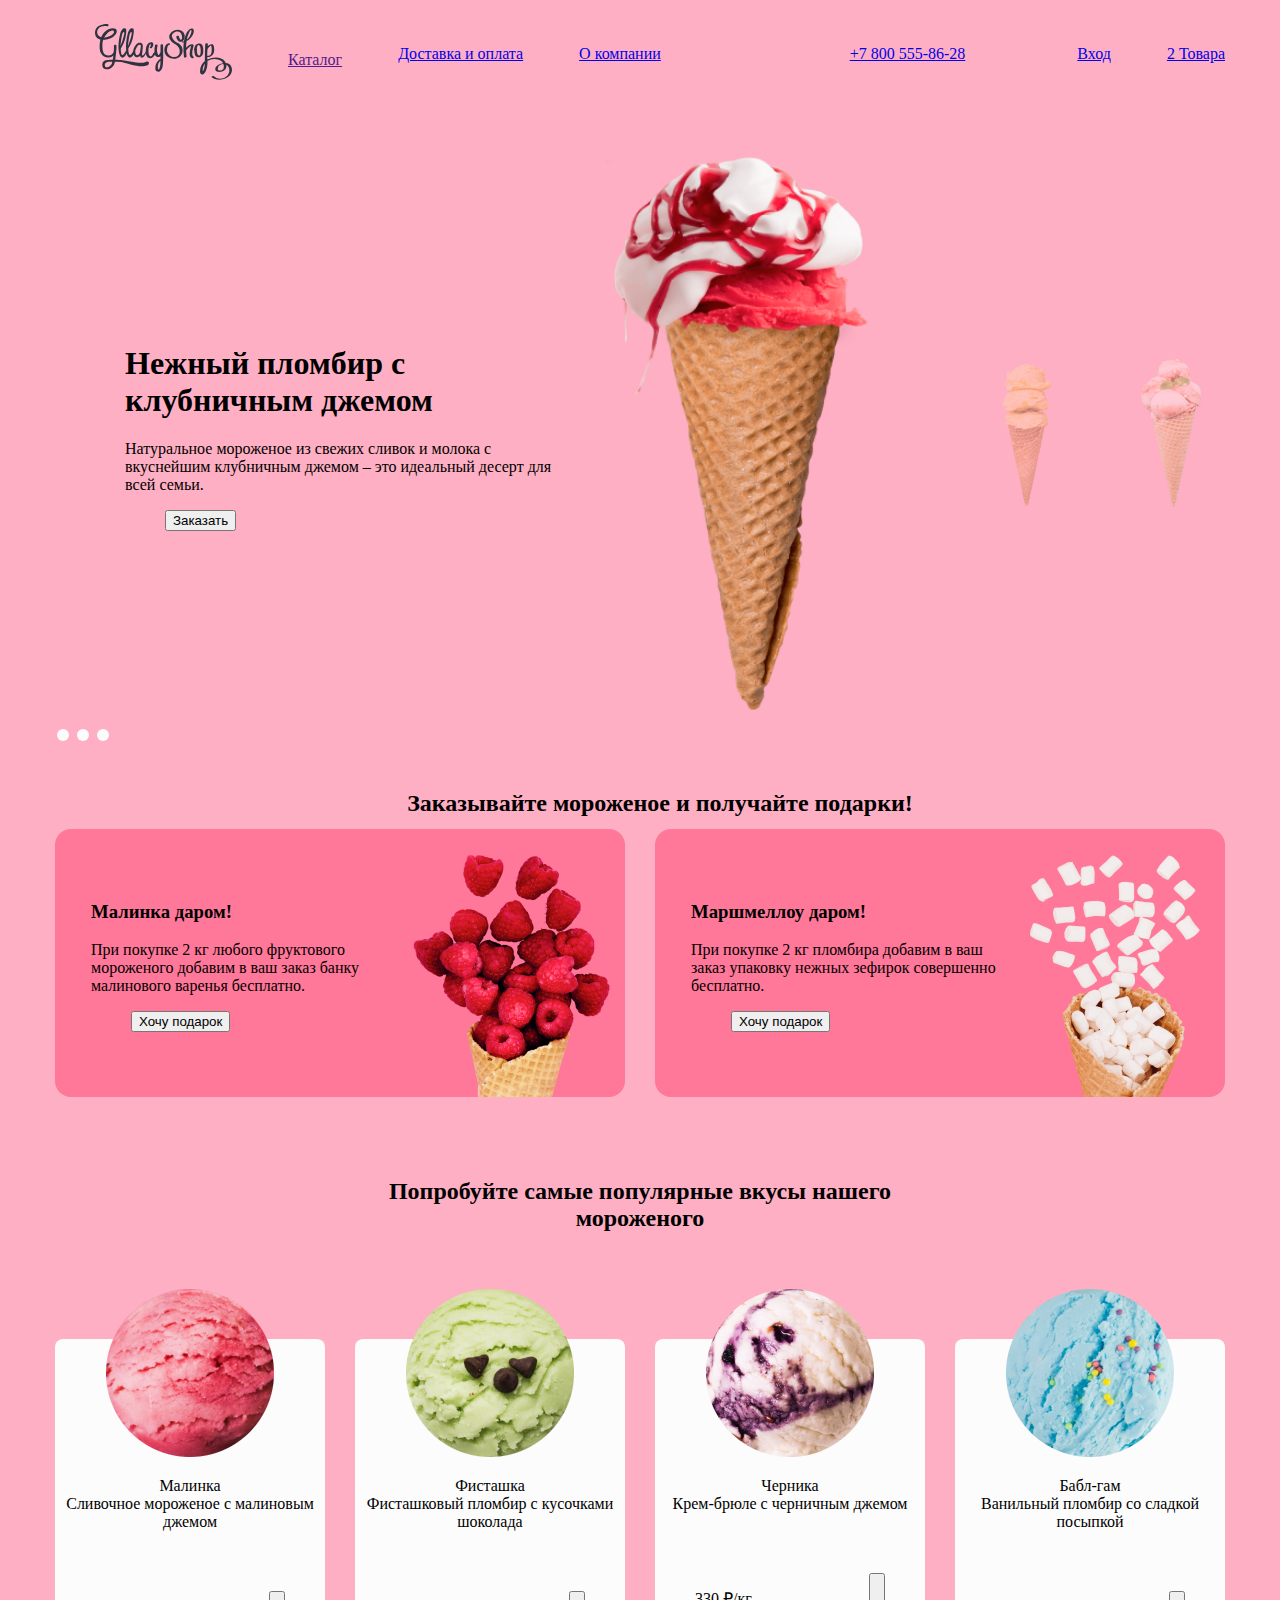
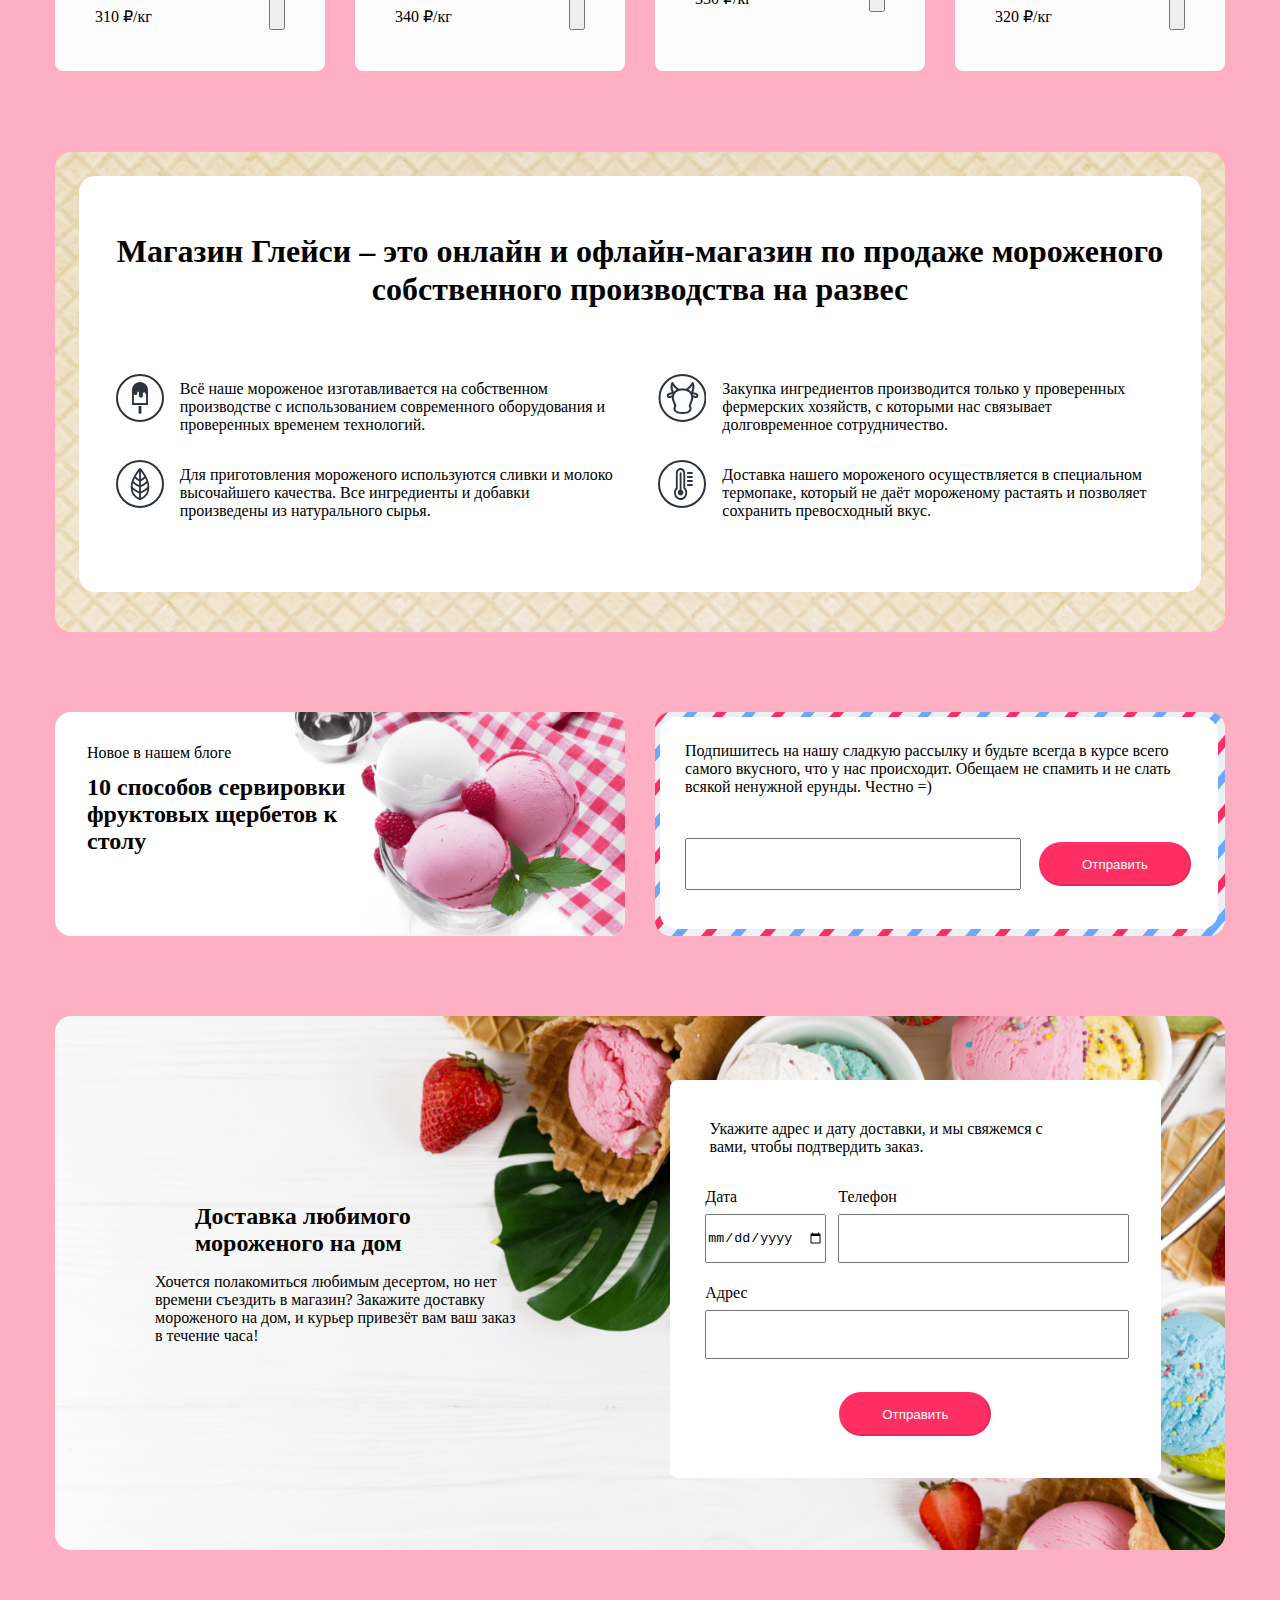
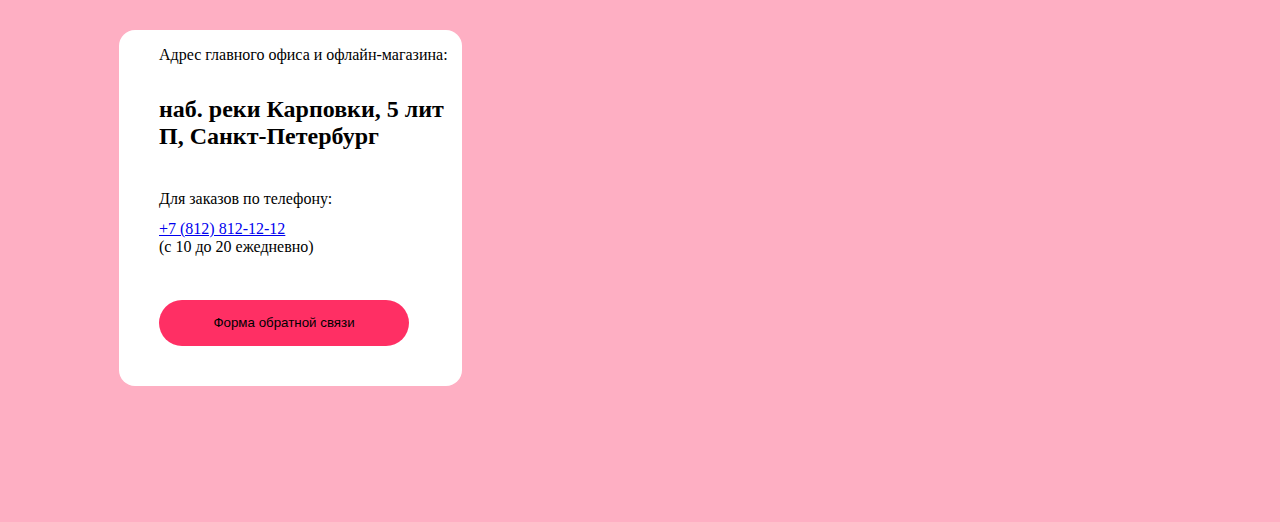
==== commit 1e6d6b56: "7.1" ====
--- a/index.html
+++ b/index.html
@@ -256,7 +256,14 @@
         <img class="delivery-back" src="/images/delivery-back.png" alt="">
       </section>
       <div class="adres-back-section">
-        <div class="adres-section-text"></div>
+        <div class="adres-section-text">
+          <p>Адрес главного офиса и офлайн-магазина:</p>
+          <h2 class="address">наб. реки Карповки, 5 лит П, Санкт-Петербург</h2>
+          <p>Для заказов по телефону:</p>
+          <a class="tel tel-back-call" href="tel:+78128121212">+7 (812) 812-12-12</a>
+          <p class="tel-text-bottom">(с 10 до 20 ежедневно)</p>
+          <button class="back-call">Форма обратной связи</button>
+        </div>
       </div>
     </main>
     <footer>
--- a/styles.css
+++ b/styles.css
@@ -541,4 +541,33 @@
   margin: 64px 763px 64px 64px;
   background-color: #ffffff;
   border-radius: 16px;
-}
+  display: flex;
+  flex-direction: column;
+}
+
+.back-call {
+  margin-bottom: 40px;
+  background-color: #ff2f64;
+  border-radius: 26px;
+  border: none;
+  width: 250px;
+  height: 46px;
+  margin-top: 32px;
+}
+
+.adres-section-text p,h2,a,button {
+  margin-left: 40px;
+  margin-bottom: 12px;
+}
+
+.address {
+  margin-bottom: 24px;
+}
+
+.tel-back-call {
+  margin-bottom: 0;
+}
+
+.tel-text-bottom {
+  margin-top: 0;
+}
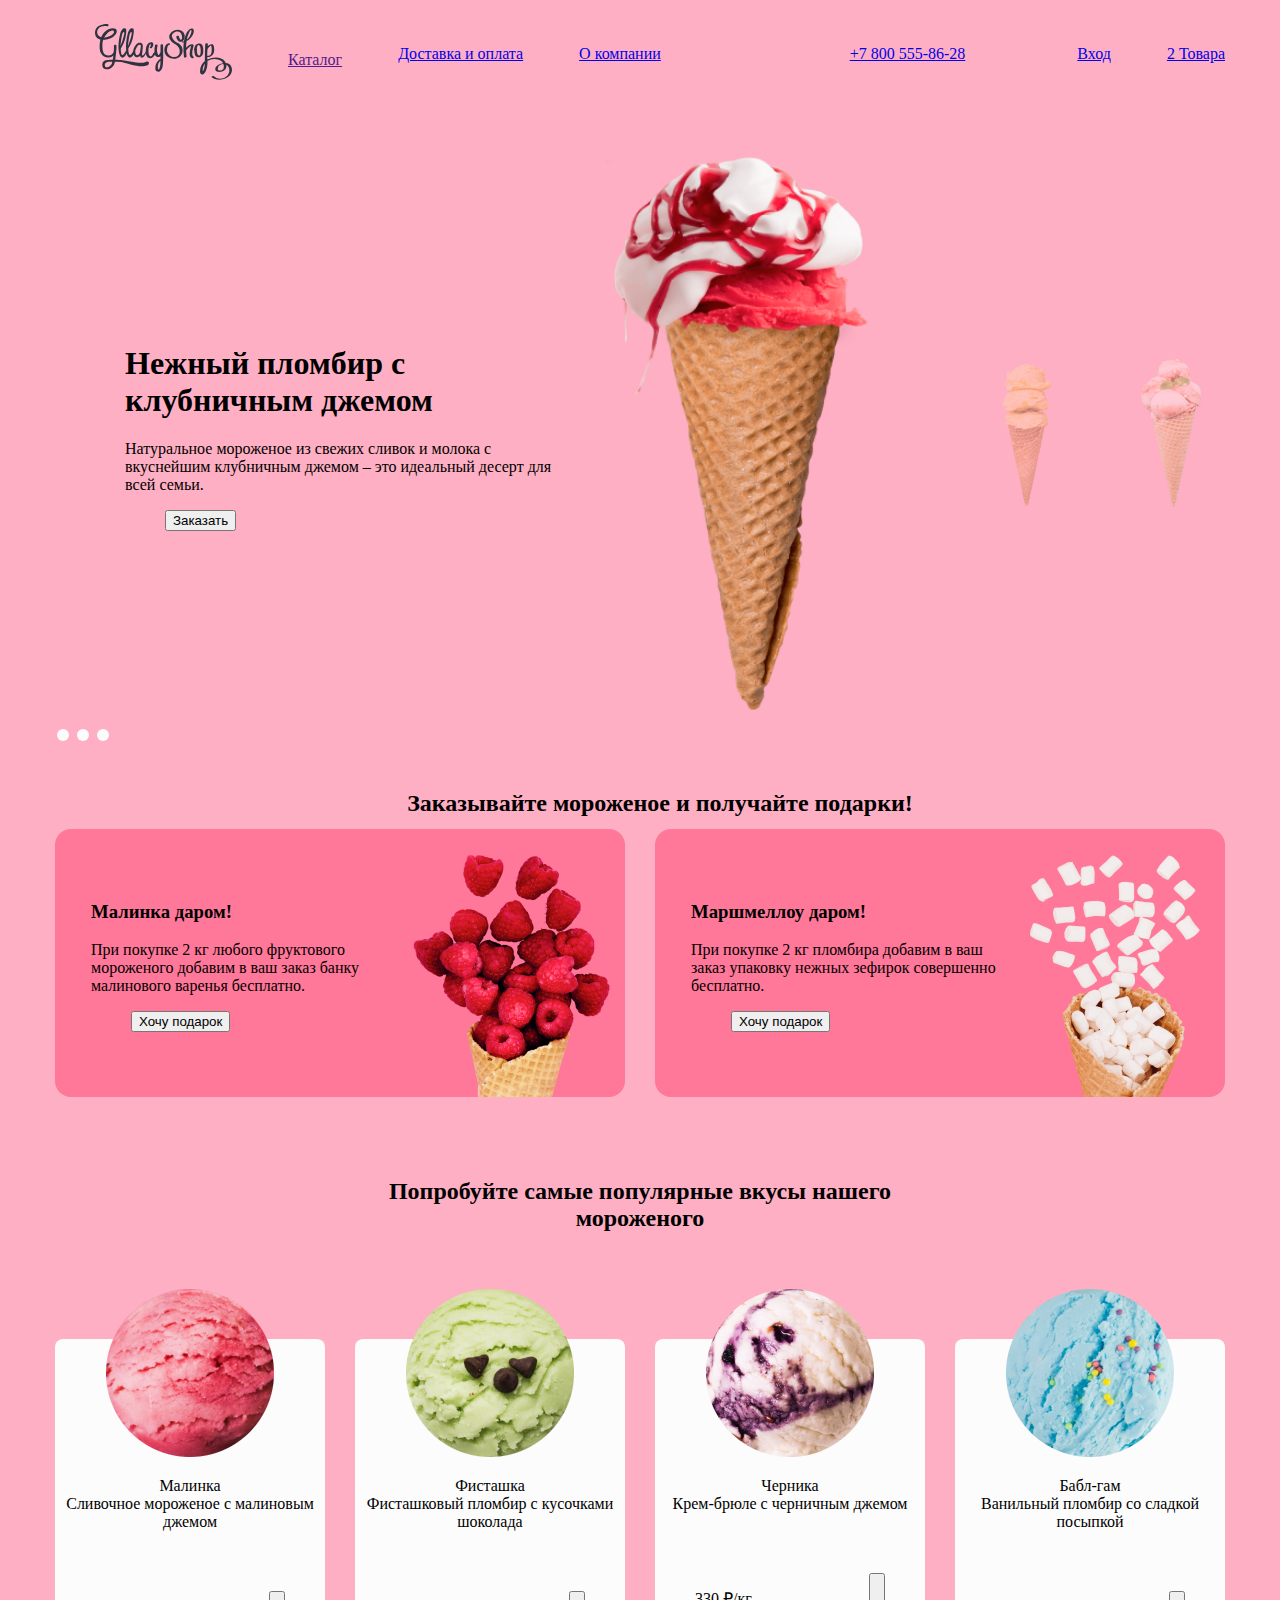
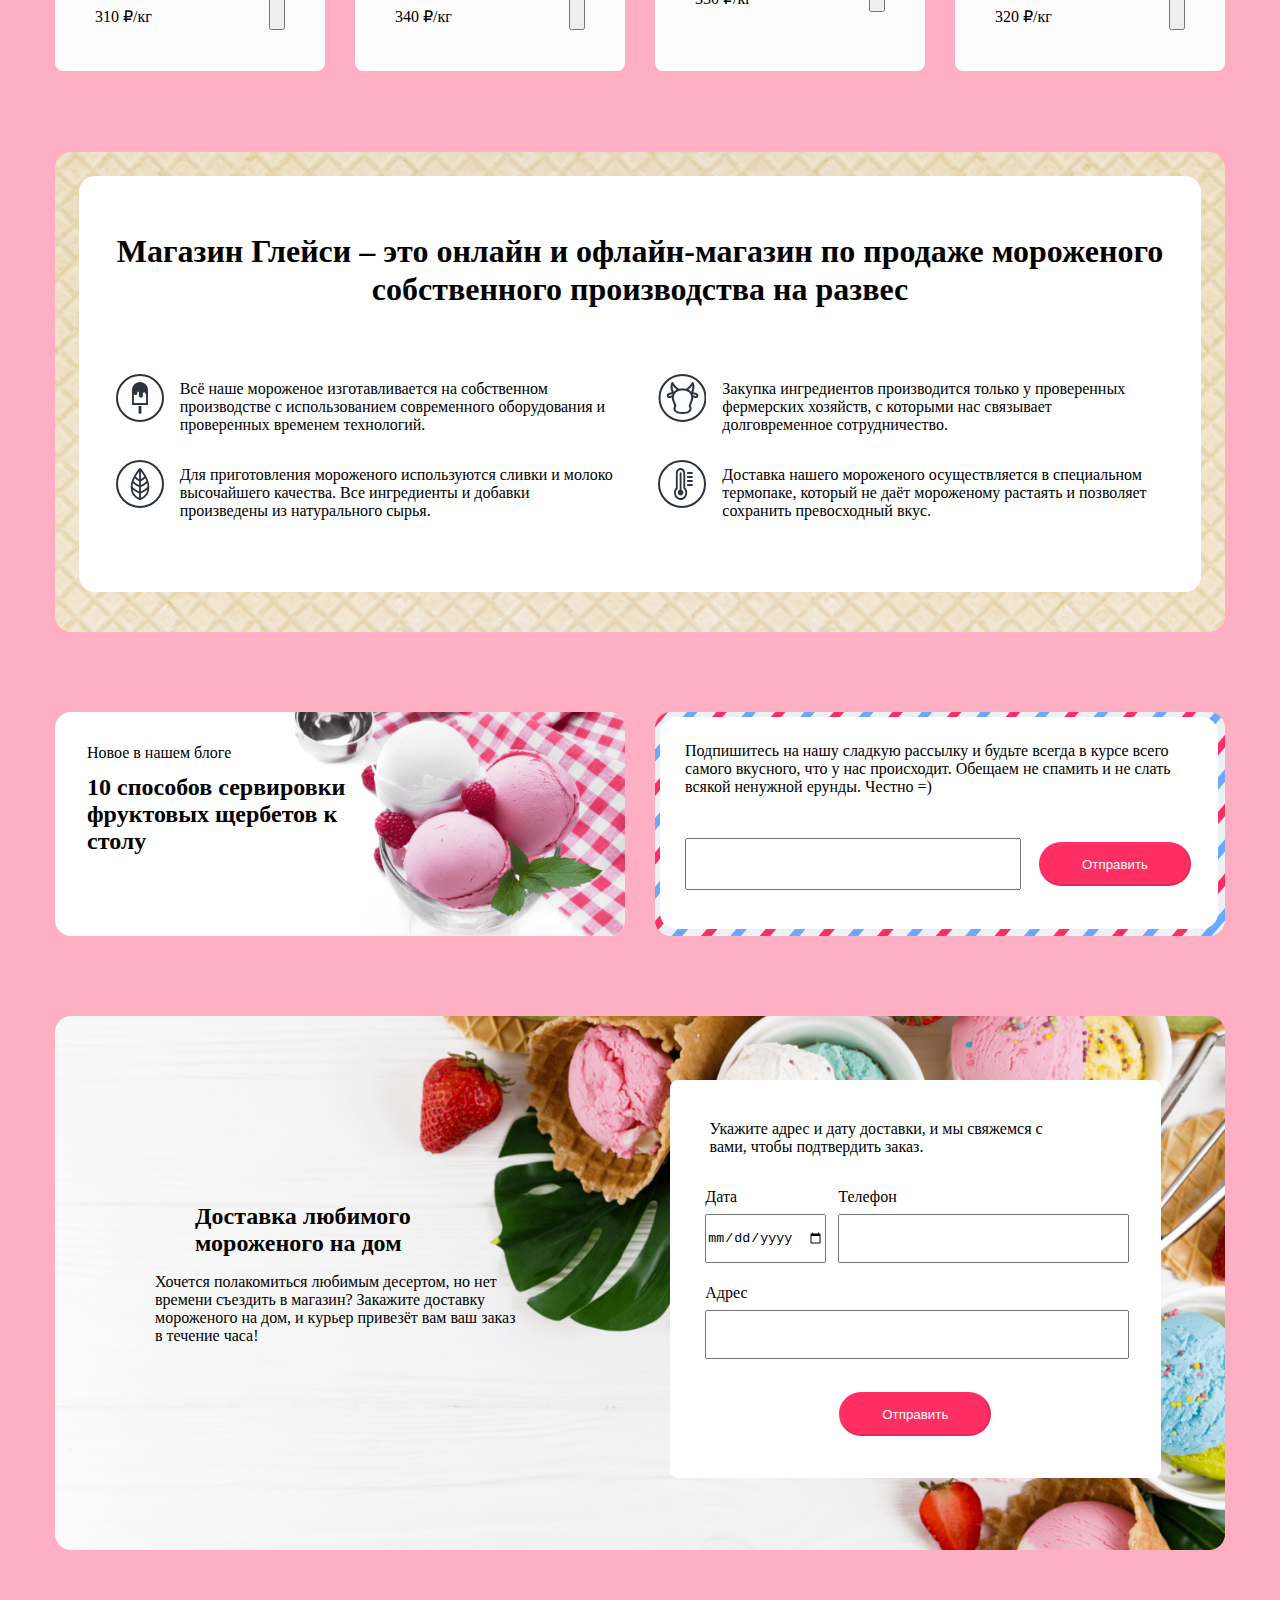
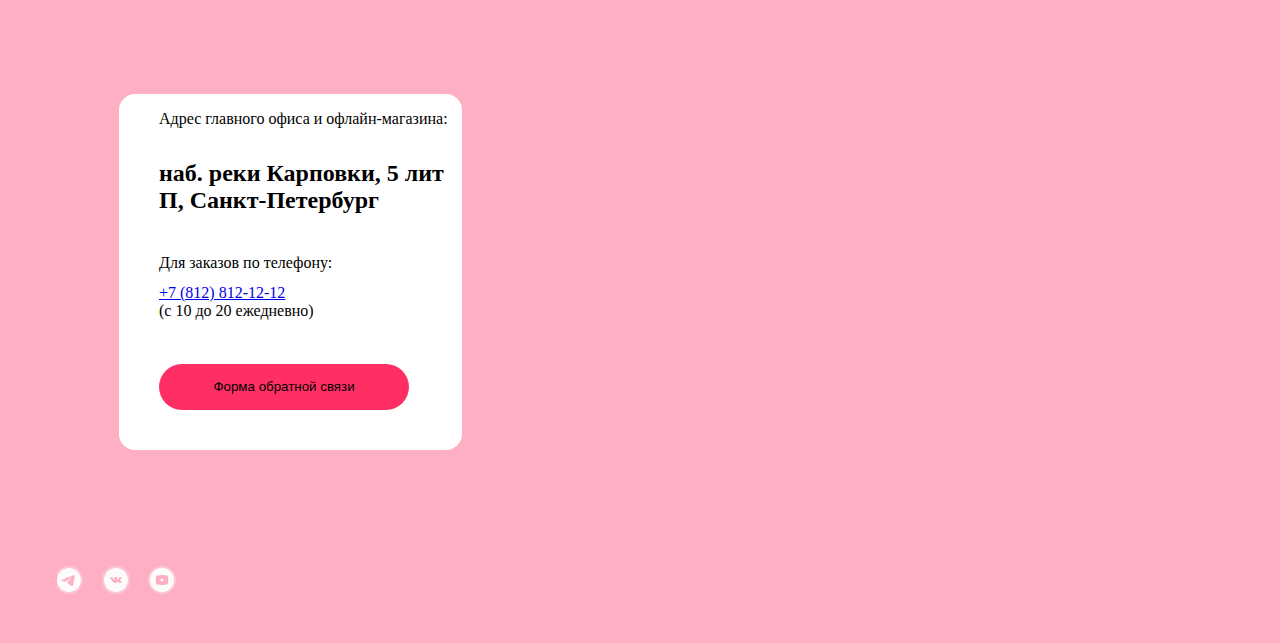
==== commit 5080d520: "7.2" ====
--- a/index.html
+++ b/index.html
@@ -267,7 +267,27 @@
       </div>
     </main>
     <footer>
-
+      <div class="footer-line">
+        <ul class="links-list">
+          <li class="link-item">
+            <a class="span-container" href="https://t.me/htmlacademy">
+              <span class="link-image teleg"></span>
+            </a>
+          </li>
+          <li class="link-item">
+            <a class="span-container" href="https://vk.com/htmlacademy">
+              <span class="link-image vkon"></span>
+            </a>
+          </li>
+          <li class="link-item">
+            <a class="span-container" href="https://www.youtube.com/user/htmlacademyru">
+              <span class="link-image yout"></span>
+            </a>
+          </li>
+        </ul>
+        <div></div>
+        <div></div>
+      </div>
     </footer>
   </body>
 
--- a/styles.css
+++ b/styles.css
@@ -526,7 +526,7 @@
 
 .adres-back-section {
   width: 1170px;
-  height: 492px;
+  height: 423px;
   margin-left: auto;
   margin-right: auto;
   background-image: url(/images/adres-back-section.jpg);
@@ -534,11 +534,12 @@
   background-repeat: no-repeat;
   background-size: cover;
   border-radius: 16px;
+  padding-top: 64px;
 }
 
 .adres-section-text {
   width: 343px;
-  margin: 64px 763px 64px 64px;
+  margin: 0 763px 64px 64px;
   background-color: #ffffff;
   border-radius: 16px;
   display: flex;
@@ -571,3 +572,49 @@
 .tel-text-bottom {
   margin-top: 0;
 }
+
+/*=============FOOTER===============*/
+.footer-line {
+  width: 1170px;
+  margin-left: auto;
+  margin-right: auto;
+  margin-top: 48px;
+  margin-bottom: 48px;
+}
+
+.links-list {
+  display: flex;
+  margin: 0;
+  padding: 0;
+  list-style-type: none;
+}
+
+.link-item:not(:last-child) {
+  margin-right: 16px;
+}
+
+.span-container {
+  margin: 0;
+}
+
+.link-image {
+  background-position: center;
+  background-repeat: no-repeat;
+  position: relative;
+  display: block;
+  width: 30px;
+  height: 30px;
+}
+
+.teleg {
+  background-image: url(/images/vectors/teleg.svg);
+}
+
+.yout {
+  background-image: url(/images/vectors/yout.png);
+}
+
+.vkon {
+  background-image: url(/images/vectors/vkon.svg);
+}
+/*=============FOOTER===============*/
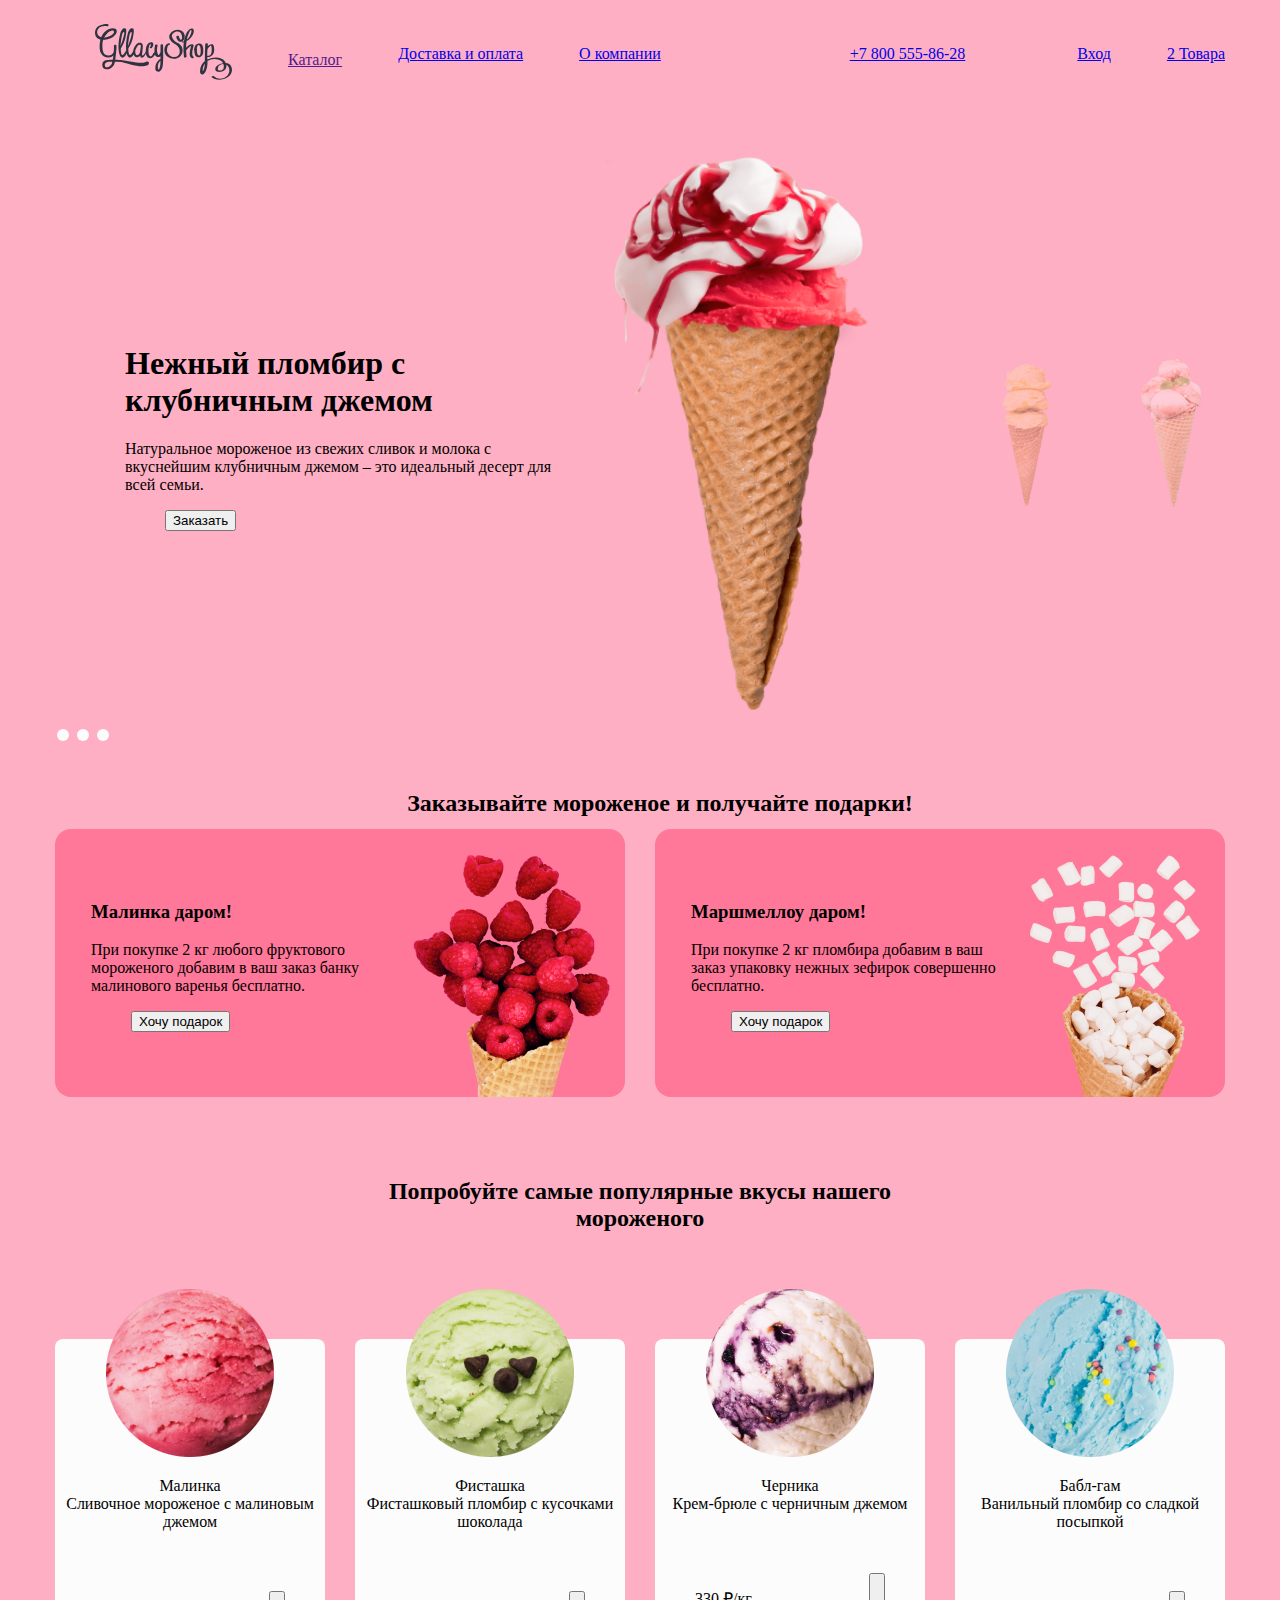
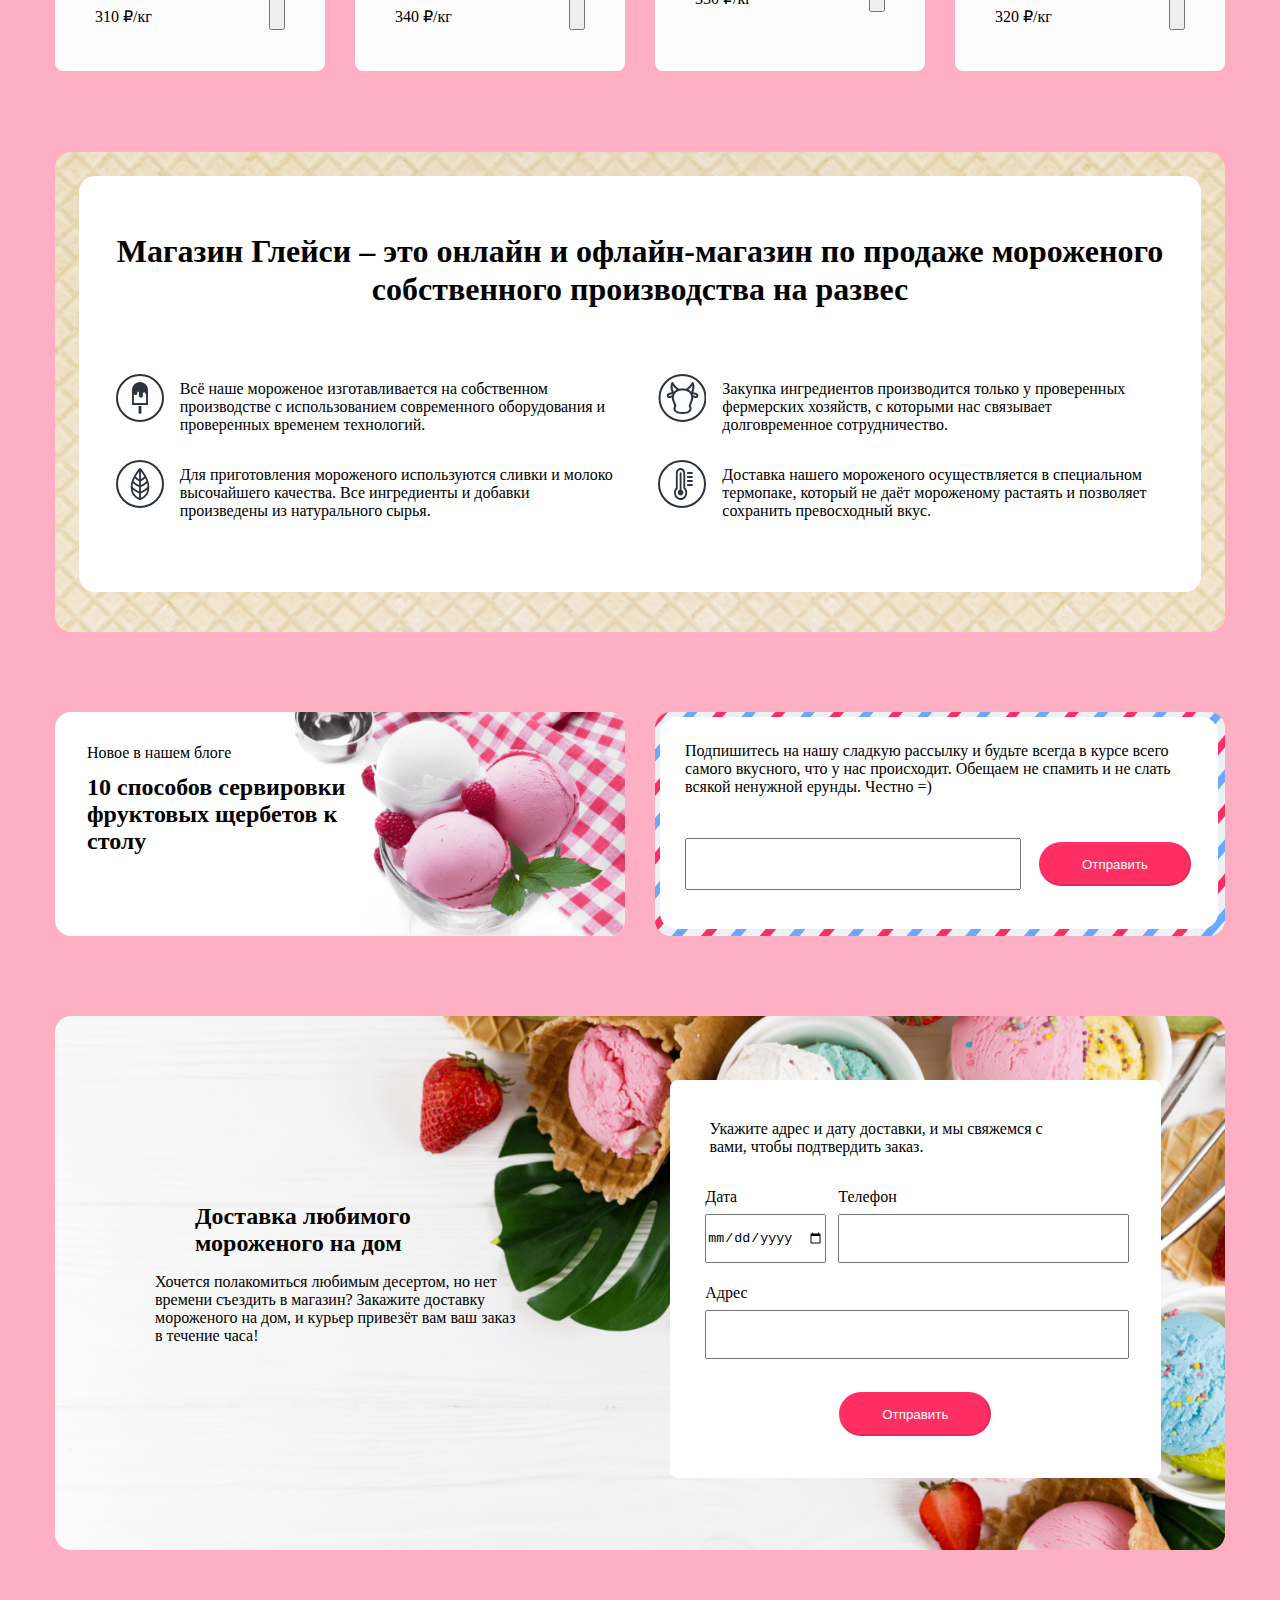
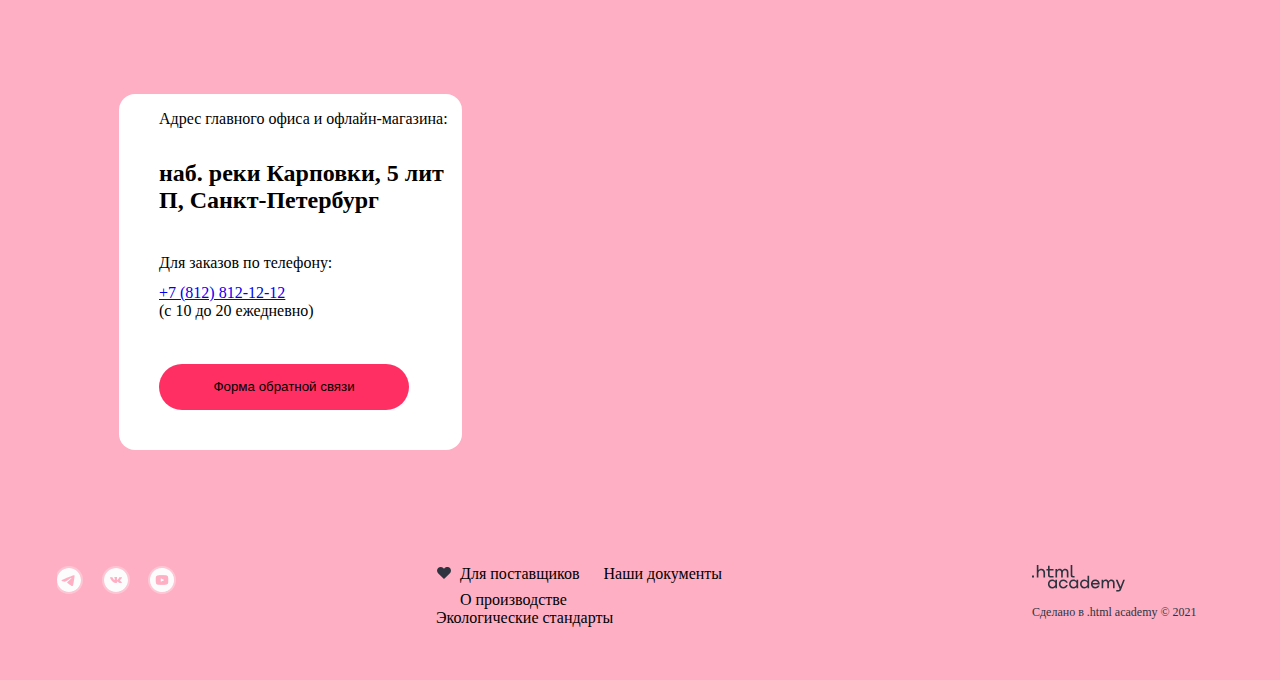
==== commit e6387afa: "7.3" ====
--- a/index.html
+++ b/index.html
@@ -268,7 +268,7 @@
     </main>
     <footer>
       <div class="footer-line">
-        <ul class="links-list">
+        <ul class="footer-containers links-list">
           <li class="link-item">
             <a class="span-container" href="https://t.me/htmlacademy">
               <span class="link-image teleg"></span>
@@ -285,8 +285,27 @@
             </a>
           </li>
         </ul>
-        <div></div>
-        <div></div>
+        <div class="footer-containers footer-about">
+          <a class="footer-about-links footer-links-first" href="#">
+            <span class="footer-about-like"></span>
+            <p class="footer-about-text footer-text-first">Для поставщиков</p>
+          </a>
+          <a class="footer-about-links" href="#">
+            <p class="footer-about-text footer-text-second">Наши документы</p>
+          </a>
+          <a class="footer-about-links footer-links-third" href="#">
+            <p class="footer-about-text">О производстве</p>
+          </a>
+          <a class="footer-about-links" href="#">
+            <p class="footer-about-text">Экологические стандарты</p>
+          </a>
+        </div>
+        <div class="footer-containers footer-academy">
+          <a class="html-academy-link" href="https://htmlacademy.ru">
+            <span class="html-academy-logo"></span>
+          </a>
+          <p class="html-academy-text">Сделано в .html academy © 2021</p>
+        </div>
       </div>
     </footer>
   </body>
--- a/styles.css
+++ b/styles.css
@@ -580,6 +580,11 @@
   margin-right: auto;
   margin-top: 48px;
   margin-bottom: 48px;
+  display: flex;
+}
+
+.footer-containers:not(:last-child) {
+  margin-right: 259px;
 }
 
 .links-list {
@@ -617,4 +622,82 @@
 .vkon {
   background-image: url(/images/vectors/vkon.svg);
 }
+
+.footer-about {
+  display: flex;
+  text-decoration: none;
+  list-style-type: none;
+  width: 356px;
+  flex-wrap: wrap;
+  height: 48px;
+}
+
+.footer-about-links {
+  margin: 0;
+  text-decoration: none;
+  color: black;
+}
+
+.footer-about-like {
+  background-image: url(/images/vectors/Heart.svg);
+  background-position: center;
+  background-repeat: no-repeat;
+  position: relative;
+  display: block;
+  width: 16px;
+  height: 16px;
+}
+
+.footer-links-first {
+  margin-right: 24px;
+  display: flex;
+}
+
+.footer-links-third {
+  margin-right: 29px;
+  margin-left: 24px;
+}
+
+.footer-about-text {
+  margin: 0;
+}
+
+.footer-text-first {
+ margin-bottom: 8px;
+ margin-left: 8px;
+}
+
+.footer-text-second {
+  margin-bottom: 8px;
+}
+
+.footer-academy {
+  display: flex;
+  flex-wrap: wrap;
+  width: 193px;
+}
+
+.html-academy-link {
+  margin: 0;
+}
+
+.html-academy-logo {
+  background-image: url(/images/vectors/logo_htmlacademy.svg);
+  background-position: center;
+  background-repeat: no-repeat;
+  position: relative;
+  display: block;
+  width: 93px;
+  height: 27px;
+}
+
+.html-academy-text {
+  font family: Inter;
+  font-style: Regular;
+  font-size: 12px;
+  line-height: 16px;
+  vertical-align: Top;
+  color: #2d3440;
+  width: 193px;
+}
 /*=============FOOTER===============*/
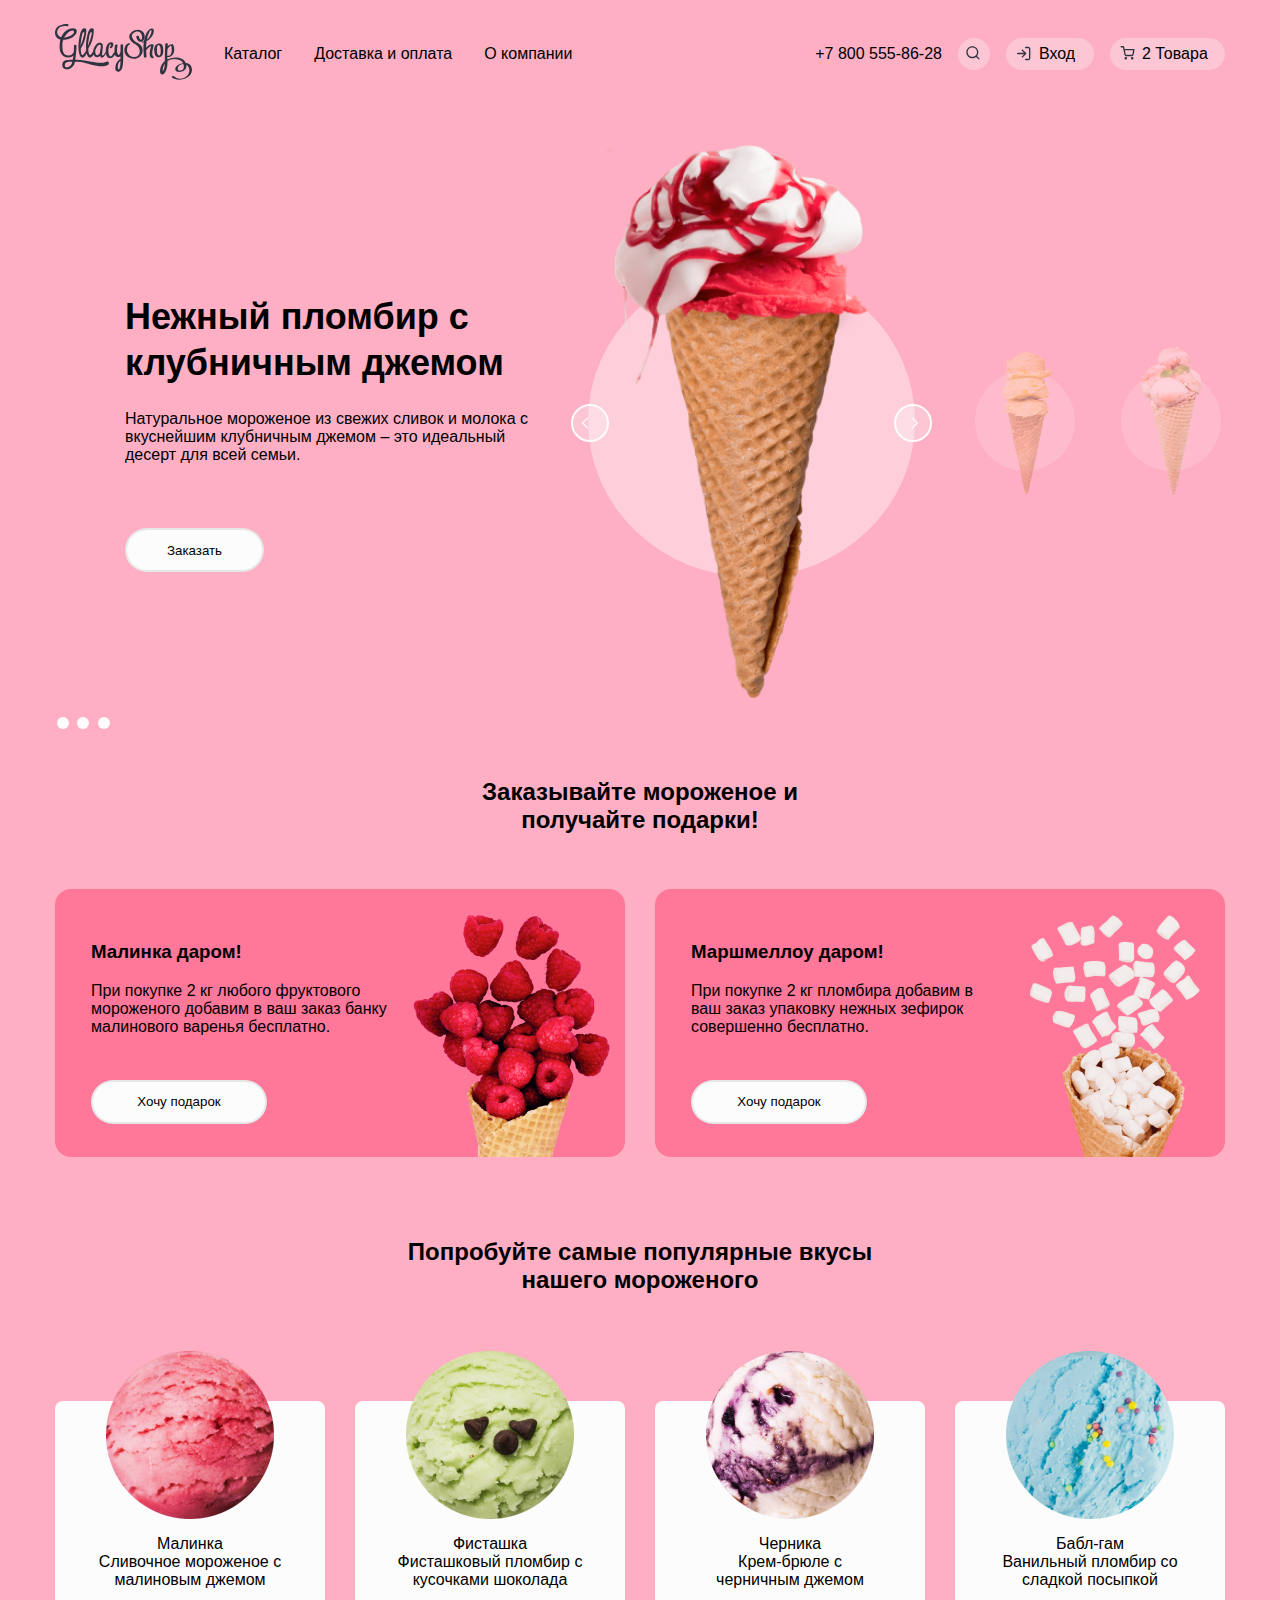
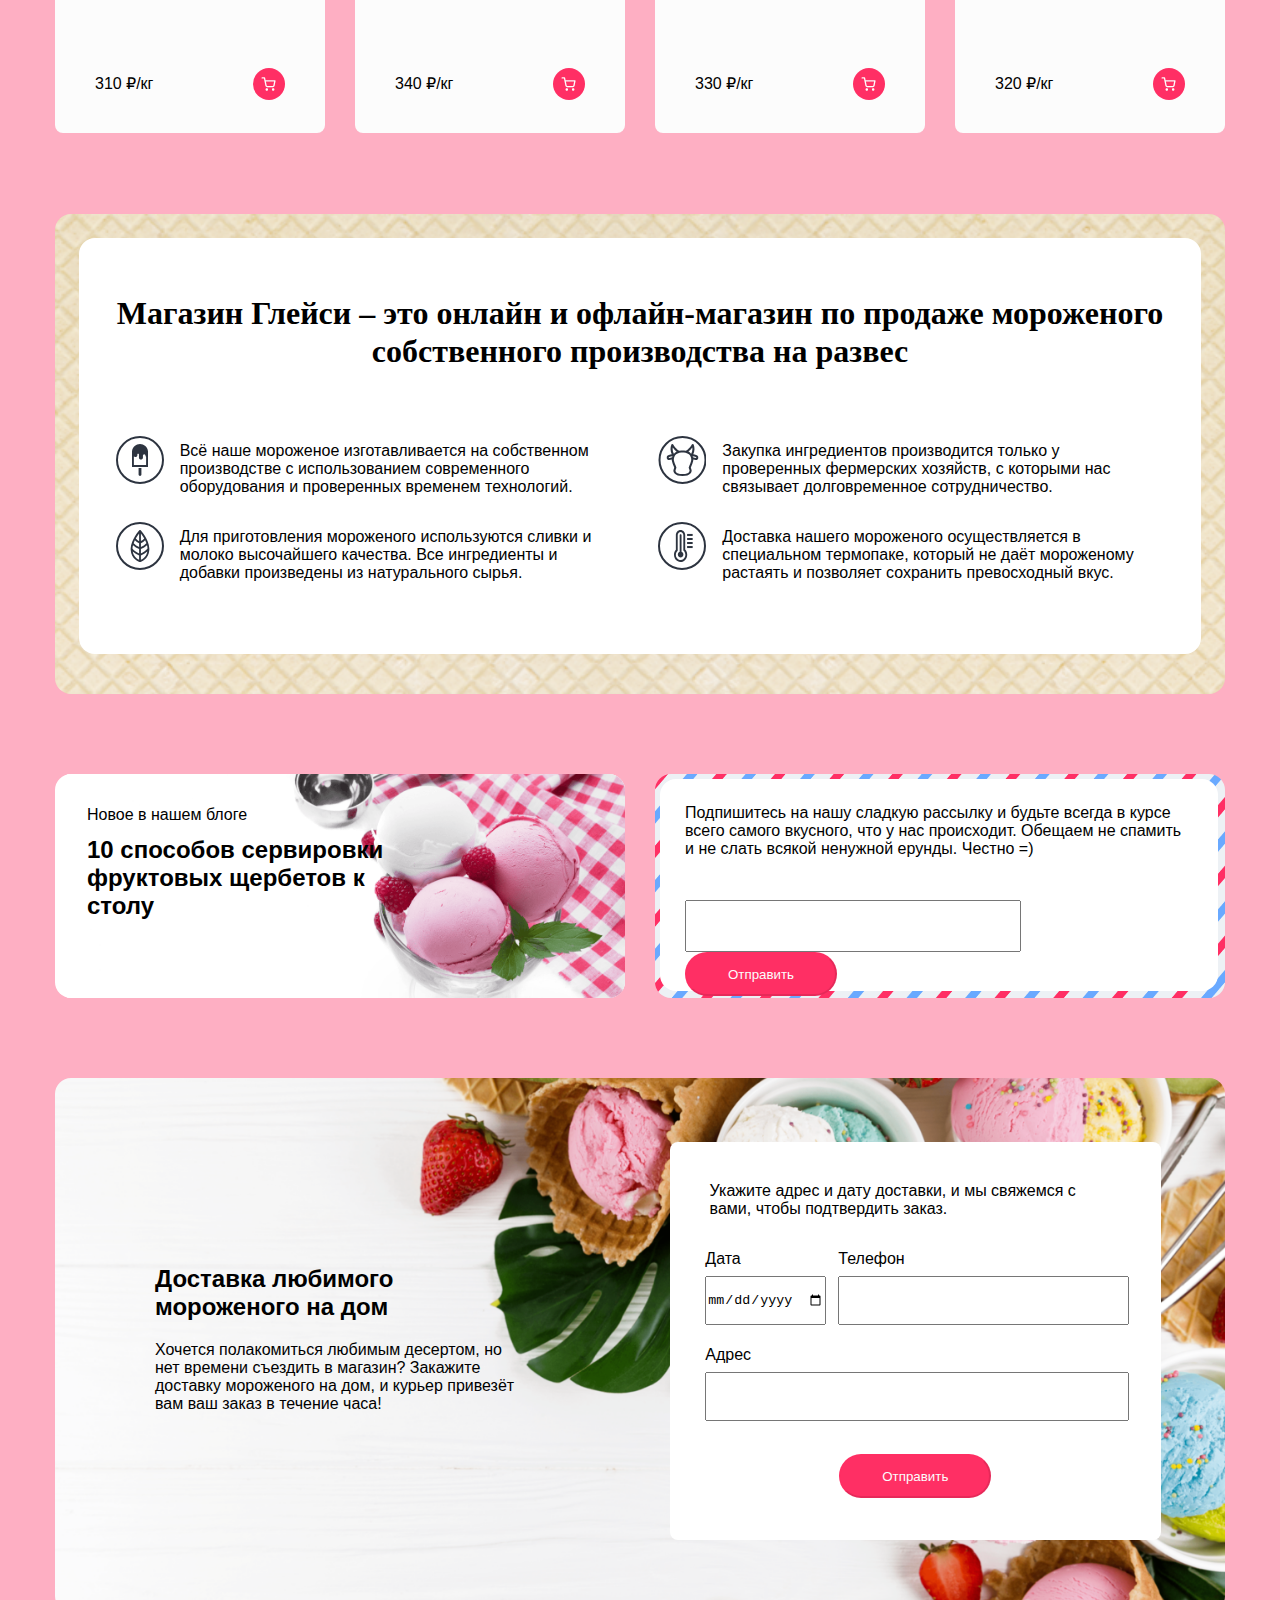
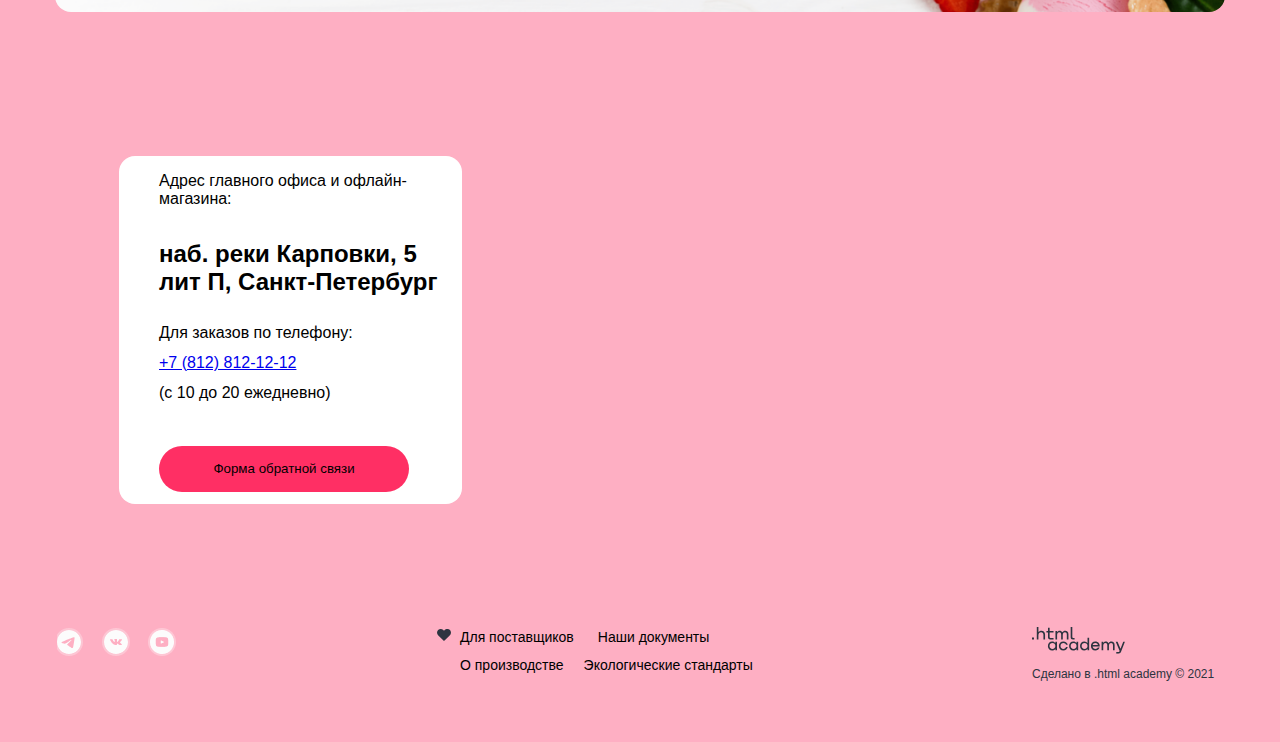
==== commit 98890b0e: "fix" ====
--- a/index.html
+++ b/index.html
@@ -5,10 +5,9 @@
     <meta charset="utf-8">
     <title>HTML Academy: Глейси</title>
     <link rel="stylesheet" href="styles.css">
-    <link rel="stylesheet" href="js.js">
   </head>
 
-  <body class="page">
+  <body class="page pink">
     <header class="header-page">
       <div class="header-links">
         <div class="left-links">
@@ -16,7 +15,7 @@
             <img src="/images/vectors/logo.svg" width="137" height="56" alt="">
           </a>
           <div class="catalog-menu-container header-link-left">
-            <a href="">Каталог</a>
+            <a class="left-link-header" href="">Каталог</a>
           </div>
           <a href="#" class="header-link-left">Доставка и оплата</a>
           <a href="#" class="header-link-left">О компании</a>
@@ -26,11 +25,13 @@
           <a class="search header-link-right" href="#">
             <span class="search-icon"></span>
           </a>
-          <a class="enter header-link-right" href="#">Вход
+          <a class="enter header-link-right" href="#">
             <span class="enter-icon"></span>
-          </a>
-          <a class="buy header-link-right" href="#">2 Товара
-            <span class="buy-icon"></span>
+            Вход
+          </a>
+          <a class="buy header-link-right" href="#">
+            <span class="buy-icon-header"></span>
+            2 Товара
           </a>
         </div>
       </div>
@@ -50,38 +51,66 @@
             <div class="adaptivSlayderlasekun">
               <div class="abusteku-deagulus">
                 <div class="general-slayder">
+                  <button class="button-back first-slaid-button">
+                    <span class="arrow-left"></span>
+                  </button>
                   <img class="back-images-slaid" src="/images/icecr-3.png" width="100" height="150" alt="">
+                  <button class="button-next first-slaid-button">
+                    <span class="arrow-right"></span>
+                  </button>
+                  <span class="back-slaid-big">
+                  </span>
                   <img class="back-images-slaid" src="/images/icecr-2.png" width="100" height="150" alt="">
+                  <span class="back-slaid-small"></span>
                   <img class="images-slaid" src="/images/icecr-1.png" width="328" height="507" alt="">
+                  <span class="back-slaid-small-last"></span>
                   <div class="photo-description">
-                    <h1>Нежный пломбир
+                    <h1 class="header-slaid">Нежный пломбир
                       с клубничным джемом</h1>
                     <p class="p-desc">Натуральное мороженое из свежих сливок
                       и молока с вкуснейшим клубничным джемом – это идеальный десерт для всей семьи. </p>
-                    <button>Заказать</button>
+                    <button class="button-accept-slaid">Заказать</button>
                   </div>
                 </div>
                 <div class="general-slayder">
+                  <button class="button-back second-slaid-button">
+                    <span class="arrow-left"></span>
+                  </button>
                   <img class="back-images-slaid" src="/images/icecr-1.png" width="100" height="150" alt="">
+                  <button class="button-next second-slaid-button">
+                    <span class="arrow-right"></span>
+                  </button>
+                  <span class="back-slaid-big-second"></span>
                   <img class="back-images-slaid" src="/images/icecr-3.png" width="100" height="150" alt="">
+                  <span class="back-slaid-small-second"></span>
                   <img class="images-slaid" src="/images/icecr-2.png" width="328" height="507" alt="">
+                  <span class="back-slaid-small-last-second"></span>
                   <div class="photo-description">
-                    <h1>Сливочное мороженое со вкусом банана</h1>
+                    <h1 class="header-slaid">Сливочное мороженое со вкусом банана</h1>
                     <p class="p-desc">Сливочное мороженое с ярким банановым вкусом подарит вам свежесть и наслаждение
                       даже в самый жаркий летний день.</p>
-                    <button>Заказать</button>
+                    <button class="button-accept-slaid">Заказать</button>
                   </div>
                 </div>
                 <div class="general-slayder">
+                  <button class="button-back third-slaid-button">
+                    <span class="arrow-left"></span>
+                  </button>
                   <img class="back-images-slaid" src="/images/icecr-2.png" width="100" height="150" alt="">
+                  <button class="button-next third-slaid-button">
+                    <span class="arrow-right"></span>
+                  </button>
+                  <span class="back-slaid-big-third"></span>
                   <img class="back-images-slaid" src="/images/icecr-1.png" width="100" height="150" alt="">
+                  <span class="back-slaid-small-third"></span>
                   <img class="images-slaid" src="/images/icecr-3.png" width="328" height="507" alt="">
+                  <span class="back-slaid-small-last-third"></span>
                   <div class="photo-description">
-                    <h1>Карамельный пломбир
+                    <h1 class="header-slaid">Карамельный пломбир
                       с маршмеллоу</h1>
                     <p class="p-desc">Необычный сладкий десерт с карамельным топпингом и кусочками зефира завоюет сердца
                       сладкоежек всех возрастов.</p>
-                    <button>Заказать</button>
+                    <button class="button-accept-slaid">Заказать</button>
                   </div>
                 </div>
               </div>
@@ -90,14 +119,14 @@
         </div>
       </div>
       <section class="gifts">
-        <h2>Заказывайте мороженое и получайте подарки!</h2>
+        <h2 class="gifts-header">Заказывайте мороженое и получайте подарки!</h2>
         <div class="gifts-variety">
           <div class="malina gifts-back">
             <section class="gift-description">
-              <h3>Малинка даром!</h3>
+              <h3 >Малинка даром!</h3>
               <p>При покупке 2 кг любого фруктового мороженого добавим в ваш заказ банку малинового варенья бесплатно.
               </p>
-              <button>Хочу подарок</button>
+              <button class="gifts-accept-button">Хочу подарок</button>
             </section>
             <img class="gift-img" src="/images/malina.png" alt="">
           </div>
@@ -105,7 +134,7 @@
             <section class="gift-description">
               <h3>Маршмеллоу даром!</h3>
               <p>При покупке 2 кг пломбира добавим в ваш заказ упаковку нежных зефирок совершенно бесплатно.</p>
-              <button>Хочу подарок</button>
+              <button class="gifts-accept-button">Хочу подарок</button>
             </section>
             <img class="gift-img" src="/images/marshmallow.png" width="219" height="268" alt="">
           </div>
@@ -114,57 +143,57 @@
       <section class="tastes">
         <h2 class="section-header-tastes">Попробуйте самые популярные вкусы нашего мороженого</h2>
         <div class="tastes-variety">
-          <div class="taste first">
+          <div class=" taste taste-first-page first">
             <img class="taste-img" src="/images/malina-ice.png" width="168" height="168" alt="">
-            <dl>
+            <dl class="ice-determ">
               <dt>Малинка</dt>
               <dd class="determ-descr">Сливочное мороженое с малиновым джемом</dd>
             </dl>
             <div class="price">
               <p>310 ₽/кг</p>
-              <button>
-                <span></span>
+              <button class="buy-button">
+                <span class="buy-icon"></span>
               </button>
             </div>
           </div>
-          <div class="taste second">
+          <div class="taste taste-first-page second">
             <img class="taste-img" src="/images/pistachio.png" width="168" height="168" alt="">
-            <dl>
+            <dl class="ice-determ">
               <dt>Фисташка</dt>
               <dd class="determ-descr">Фисташковый пломбир с кусочками шоколада</dd>
             </dl>
             <div class="price">
               <p>340 ₽/кг</p>
-              <button>
-                <span></span>
+              <button class="buy-button">
+                <span class="buy-icon"></span>
               </button>
             </div>
           </div>
-          <div class="taste third">
+          <div class="taste taste-first-page third">
             <img class="taste-img" src="/images/blueberry.png" width="168" height="168" alt="">
-            <dl>
+            <dl class="ice-determ">
               <dt>Черника</dt>
               <dd class="determ-descr">Крем-брюле
                 с черничным джемом</dd>
             </dl>
             <div class="price">
               <p>330 ₽/кг</p>
-              <button>
-                <span></span>
+              <button class="buy-button">
+                <span class="buy-icon"></span>
               </button>
             </div>
           </div>
-          <div class="taste fourth">
+          <div class="taste taste-first-page fourth">
             <img class="taste-img" src="/images/bubble-gum.png" width="168" height="168" alt="">
-            <dl>
+            <dl class="ice-determ">
               <dt>Бабл-гам</dt>
               <dd class="determ-descr">Ванильный пломбир
                 со сладкой посыпкой</dd>
             </dl>
             <div class="price">
               <p>320 ₽/кг</p>
-              <button>
-                <span></span>
+              <button class="buy-button">
+                <span class="buy-icon"></span>
               </button>
             </div>
           </div>
@@ -206,11 +235,11 @@
       <div class="blog">
         <div class="ten blog-container">
           <div class="ten-blog-container">
-            <span class="ten-text-container">
+            <section class="ten-text-container">
               <p class="ten-par">Новое в нашем блоге</p>
               <h2 class="ten-header">10 способов сервировки фруктовых щербетов
                 к столу</h2>
-            </span>
+            </section>
             <img class="ten-back" src="/images/10-back.png" alt="">
           </div>
         </div>
@@ -308,6 +337,7 @@
         </div>
       </div>
     </footer>
+    <script src="js.js"></script>
   </body>
 
 </html>
--- a/styles.css
+++ b/styles.css
@@ -1,3 +1,27 @@
+@font-face {
+  font-family: "Inter";
+  font-style: normal;
+  font-weight: 400;
+  src: url("/fonts/inter-400.woff2") format(woff2);
+  font-display: swap;
+}
+
+@font-face {
+  font-family: "Inter";
+  font-style: normal;
+  font-weight: 700;
+  src: url("/fonts/inter-700.woff2") format(woff2);
+  font-display: swap;
+}
+
+@font-face {
+  font-family: "Inter";
+  font-style: normal;
+  font-weight: 900;
+  src: url("/fonts/inter-900.woff2") format(woff2);
+  font-display: swap;
+}
+
 html {
   width: 100%;
   height: 100vh;
@@ -9,8 +33,22 @@
   display: flex;
   flex-direction: column;
   min-height: 100%;
+  font-family: "Inter", sans-serif;
+}
+
+.pink {
   background-color: #feafc3;
 }
+
+.blue {
+  background-color: #69a9ff;
+}
+
+.orange {
+  background-color: #fcc850;
+}
+
+
 
 .blue-back {
   background-color: #69a9ff;
@@ -29,20 +67,95 @@
   justify-content: space-between;
 }
 
-.left-links, .right-links {
+.left-links,
+.right-links {
   display: flex;
   justify-content: space-between;
   align-items: center;
 }
 
+.left-link-header {
+  text-decoration: none;
+  color: black;
+}
+
+.header-link-left {
+  text-decoration: none;
+  color: black;
+}
+
 .header-link-left:not(:last-child) {
-  margin-right: 16px;
+  margin-right: 32px;
+}
+
+.header-link-right {
+  text-decoration: none;
+  color: black;
 }
 
 .header-link-right:not(:last-child) {
   margin-right: 16px;
 }
 
+.enter {
+  width: 88px;
+  height: 32px;
+  display: flex;
+  border-radius: 30px;
+  background-color: rgba(252, 252, 252, 0.3);
+  align-items: center;
+}
+
+.search {
+  width: 32px;
+  height: 32px;
+  display: flex;
+  border-radius: 30px;
+  background-color: rgba(252, 252, 252, 0.3);
+  align-items: center;
+}
+
+.search-icon {
+  background-image: url(/images/vectors/search.svg);
+  background-repeat: no-repeat;
+  width: 16px;
+  display: block;
+  height: 16px;
+  align-self: center;
+  margin-left: auto;
+  margin-right: auto;
+}
+
+.enter-icon {
+  background-image: url(/images/vectors/enter.svg);
+  background-repeat: no-repeat;
+  width: 16px;
+  display: block;
+  height: 16px;
+  margin-right: 6px;
+  align-self: center;
+  margin-left: 11px;
+}
+
+.buy {
+  width: 115px;
+  height: 32px;
+  display: flex;
+  border-radius: 30px;
+  background-color: rgba(252, 252, 252, 0.3);
+  align-items: center;
+}
+
+.buy-icon-header {
+  background-image: url(/images/vectors/buy-header-back.svg);
+  background-repeat: no-repeat;
+  width: 16px;
+  display: block;
+  height: 16px;
+  margin-right: 6px;
+  align-self: center;
+  margin-left: 10px;
+}
 /* ================================= */
 
 .hero-slaid {
@@ -82,6 +195,68 @@
   background-color: #fcfcfc;
 }
 
+.button-back {
+  display: inline-block;
+  width: 38px;
+  height: 38px;
+  border-style: solid;
+  border-width: 2px;
+  border-color: #fcfcfc;
+  border-radius: 50%;
+  background-color: rgba(252, 252, 252, 0.3);
+  margin-right: 323px;
+  z-index: 1;
+}
+
+.arrow-left {
+  background-image: url(/images/vectors/Arrow-left.svg);
+  background-repeat: no-repeat;
+  position: absolute;
+  width: 16px;
+  height: 16px;
+  right: 13px;
+  bottom: 9px;
+}
+
+.arrow-right {
+  background-image: url(/images/vectors/Arrow-right.svg);
+  background-repeat: no-repeat;
+  position: absolute;
+  width: 16px;
+  height: 16px;
+  right: 8px;
+  bottom: 9px;
+}
+
+.button-next {
+  display: inline-block;
+  width: 38px;
+  height: 38px;
+  border-style: solid;
+  border-width: 2px;
+  border-color: #fcfcfc;
+  border-radius: 50%;
+  background-color: rgba(252, 252, 252, 0.3);
+  margin-left: 323px;
+  z-index: 1;
+}
+
+.first-slaid-button {
+  position: absolute;
+  right: 363px;
+  top: 260px;
+}
+
+.second-slaid-button {
+  position: absolute;
+  left: 1644px;
+}
+
+.third-slaid-button {
+  position: absolute;
+  left: 2814px;
+}
+
 .kadoves label:hover {
   border: 2px solid #9d9b9b;
 }
@@ -105,6 +280,12 @@
   align-self: center;
 }
 
+.header-slaid {
+  font-weight: 900;
+  font-size: 36px;
+  line-height: 46px;
+}
+
 .p-desc {
   width: 430px;
 }
@@ -122,6 +303,7 @@
 
 .images-slaid {
   margin-right: 40px;
+  z-index: 1;
 }
 
 .back-images-slaid {
@@ -130,6 +312,111 @@
   opacity: 0.4;
 }
 
+.back-slaid-big {
+  background-color: #ffffff;
+  border-radius: 50%;
+  opacity: 0.4;
+  position: absolute;
+  width: 327px;
+  height: 312px;
+  right: 380px;
+  z-index: 0;
+}
+
+.back-slaid-big-second {
+  background-color: #ffffff;
+  border-radius: 50%;
+  opacity: 0.4;
+  position: absolute;
+  width: 327px;
+  height: 312px;
+  right: 380px;
+  z-index: 0;
+  left: 1660px;
+}
+
+.back-slaid-small-second {
+  background-color: #ffffff;
+  border-radius: 50%;
+  opacity: 0.15;
+  position: absolute;
+  width: 100px;
+  height: 100px;
+  z-index: 0;
+  left: 2034px;
+}
+
+.back-slaid-small-last-second {
+  background-color: #ffffff;
+  border-radius: 50%;
+  opacity: 0.15;
+  position: absolute;
+  width: 100px;
+  height: 100px;
+  z-index: 0;
+  left: 2177px;
+}
+
+.back-slaid-small {
+  background-color: #ffffff;
+  border-radius: 50%;
+  opacity: 0.15;
+  position: absolute;
+  width: 100px;
+  height: 100px;
+  z-index: 0;
+  right: 74px
+}
+
+.back-slaid-small-last {
+  background-color: #ffffff;
+  border-radius: 50%;
+  opacity: 0.15;
+  position: absolute;
+  width: 100px;
+  height: 100px;
+  z-index: 0;
+  right: 220px;
+}
+
+.back-slaid-big-third {
+  background-color: #ffffff;
+  border-radius: 50%;
+  opacity: 0.4;
+  position: absolute;
+  width: 327px;
+  height: 312px;
+  right: 380px;
+  z-index: 0;
+  left: 2830px;
+}
+
+.back-slaid-small-third {
+  background-color: #ffffff;
+  border-radius: 50%;
+  opacity: 0.15;
+  position: absolute;
+  width: 100px;
+  height: 100px;
+  z-index: 0;
+  left: 3216px;
+}
+
+.back-slaid-small-last-third {
+  background-color: #ffffff;
+  border-radius: 50%;
+  opacity: 0.15;
+  position: absolute;
+  width: 100px;
+  height: 100px;
+  z-index: 0;
+  left: 3364px;
+}
+
+.back-images-slaid {
+  z-index: 1;
+}
+
 .back-images-slaid:not(:last-child) {
   margin-right: 50px;
 }
@@ -151,6 +438,16 @@
   flex-direction: row-reverse;
   align-items: center;
   margin-right: 35px;
+}
+
+.button-accept-slaid {
+  width: 139px;
+  height: 44px;
+  border-radius: 26px;
+  border-style: solid;
+  border-color: rgba(45, 52, 64, 0.1);
+  background-color: #fcfcfc;
+  margin-top: 48px;
 }
 
 /* ================================= */
@@ -163,9 +460,26 @@
   margin-right: auto;
 }
 
+.gifts-header {
+  width: 434px;
+  margin-left: auto;
+  margin-right: auto;
+}
+
 .gifts-variety {
   display: flex;
   justify-content: center;
+  margin-top: 55px;
+}
+
+.gifts-accept-button {
+  width: 176px;
+  height: 44px;
+  border-radius: 26px;
+  border-style: solid;
+  border-color: rgba(45, 52, 64, 0.1);
+  background-color: #fcfcfc;
+  margin-top: 28px;
 }
 
 .malina {
@@ -218,19 +532,229 @@
   margin-top: 40px;
 }
 
+/*======second-page======*/
+.tastes-variety-grid {
+  display: grid;
+  grid-template-areas: "a b c d"
+    "e f g h"
+    "i j k l"
+    "m n o p";
+  row-gap: 91px;
+  column-gap: 30px;
+}
+
+.main-second {
+  width: 1170px;
+  margin-left: auto;
+  margin-right: auto;
+}
+
+.nav-line {
+  display: flex;
+  list-style-type: none;
+  margin: 0;
+  padding: 0;
+  margin-bottom: -3px;
+}
+
+.nav-line-item:not(:last-child) {
+  margin-right: 28px;
+}
+
+.sorting {
+  display: flex;
+}
+
+.sorting-block:not(:last-child) {
+  margin-right: 24px;
+}
+
+.sort-select {
+  width: 196px;
+  height: 36px;
+  border-radius: 20px;
+  background-color: rgba(252, 252, 252, 30%);
+  border: none;
+}
+
+.sorting-fat {
+  display: flex;
+  list-style-type: none;
+  margin: 0;
+  padding: 0;
+  width: 383px;
+  height: 36px;
+  border-radius: 20px;
+  background-color: rgba(252, 252, 252, 30%);
+  align-items: center;
+}
+
+.fat-first {
+  margin-left: 24px;
+}
+
+.fat-last {
+  margin-right: 24px;
+}
+
+.sorting-fat-item:not(:last-child) {
+  margin-right: 16px;
+}
+
+.sorting-fat-item {
+  display: flex;
+  flex-wrap: nowrap;
+  font-weight: 400;
+  font-size: 14px;
+  line-height: 20px;
+}
+
+.tastes-div {
+  margin-bottom: 95px;
+}
+
+.tastes-choice-container {
+  display: flex;
+}
+
+.tastes-choice {
+  display: flex;
+  list-style-type: none;
+  margin: 0;
+  padding: 0;
+  width: 604px;
+  height: 40px;
+  border-radius: 20px;
+  background-color: rgba(252, 252, 252, 30%);
+  align-items: center;
+  margin-right: 16px;
+}
+
+.tastes-item:not(:last-child) {
+  margin-right: 16px;
+}
+
+.tastes-item {
+  font-weight: 400;
+  font-size: 14px;
+  line-height: 20px;
+}
+
+.tastes-first {
+  margin-left: 24px;
+}
+
+.tastes-last {
+  margin-right: 24px;
+}
+
+.tastes-accept-button {
+  align-self: center;
+  width: 185px;
+  height: 36px;
+  border-radius: 20px;
+  background-color: rgba(252, 252, 252, 30%);
+  border-color: #fcfcfc;
+  border-width: 2px;
+}
+
 .taste {
   width: 270px;
   height: 332px;
   background-color: #fcfcfc;
   border-radius: 8px;
-}
-
-.taste:not(:last-child) {
+  display: flex;
+  flex-direction: column;
+}
+
+.pages-line {
+  display: flex;
+}
+
+.c {
+  grid-area: c;
+}
+
+.show-more-button {
+  width: 179px;
+  height: 44px;
+  border-radius: 26px;
+  border-color: rgba(252, 252, 252, 0.4);
+  border-width: 4px;
+  border-style: solid;
+  background-color: #fcfcfc;
+  margin-left: 490px;
+  margin-right: 335px;
+}
+
+.page-line-number {
+  display: flex;
+  list-style-type: none;
+  margin: 0;
+  padding: 0;
+  align-self: center;
+  margin-right: 24px;
+}
+
+.number-item:not(:last-child) {
+  margin-right: 14px;
+}
+
+.arrow-left-second {
+  background-image: url(/images/vectors/second-arrow-left.svg);
+  background-repeat: no-repeat;
+  position: absolute;
+  width: 6px;
+  height: 11px;
+  left: 1090px;
+  top: 1868px;
+}
+
+.arrow-right-second {
+  background-image: url(/images/vectors/second-arrow-right.svg);
+  background-repeat: no-repeat;
+  position: absolute;
+  width: 6px;
+  height: 11px;
+  left: 1238px;
+  top: 1869px;
+}
+
+/*======second-page======*/
+.buy-button {
+  width: 32px;
+  height: 32px;
+  border-radius: 26px;
+  background-color: #ff2f64;
+  border: none;
+  align-self: center;
+}
+
+.buy-icon {
+  background-image: url(/images/vectors/buy-icon.svg);
+  background-repeat: no-repeat;
+  width: 16px;
+  height: 16px;
+  display: block;
+  position: relative;
+  left: 2px;
+  top: 1px;
+}
+
+.taste-first-page:not(:last-child) {
   margin-right: 30px;
 }
 
 .taste-img {
   margin-top: -50px;
+  margin-left: auto;
+  margin-right: auto;
+}
+
+.ice-determ {
+  width: 190px;
+  margin-left: auto;
+  margin-right: auto;
 }
 
 .determ-descr {
@@ -240,7 +764,7 @@
 .price {
   display: flex;
   justify-content: space-between;
-  margin: 60px 40px 24px;
+  margin: auto 40px 24px;
 }
 
 .about-description {
@@ -332,6 +856,7 @@
   margin-right: auto;
   margin-bottom: 80px;
 }
+
 .blog-container {
   width: 570px;
   height: 224px;
@@ -375,10 +900,10 @@
 }
 
 .e-mail {
-background-image: url(/images/mail-back.png);
-background-repeat: no-repeat;
-background-size: cover;
-background-position: center;
+  background-image: url(/images/mail-back.png);
+  background-repeat: no-repeat;
+  background-size: cover;
+  background-position: center;
 }
 
 .e-mail-text-back {
@@ -519,7 +1044,7 @@
   background-size: cover;
   display: block;
   position: relative;
-  transform: scale(-1,1);
+  transform: scale(-1, 1);
   width: 1170px;
   top: -630px;
 }
@@ -556,7 +1081,22 @@
   margin-top: 32px;
 }
 
-.adres-section-text p,h2,a,button {
+.adres-section-text > p {
+  margin-left: 40px;
+  margin-bottom: 12px;
+}
+
+.adres-section-text > h2 {
+  margin-left: 40px;
+  margin-bottom: 12px;
+}
+
+.adres-section-text > a {
+  margin-left: 40px;
+  margin-bottom: 12px;
+}
+
+.adres-section-text > button {
   margin-left: 40px;
   margin-bottom: 12px;
 }
@@ -654,17 +1194,20 @@
 }
 
 .footer-links-third {
-  margin-right: 29px;
+  margin-right: 20px;
   margin-left: 24px;
 }
 
 .footer-about-text {
   margin: 0;
+  font-weight: 400;
+  font-size: 14px;
+  line-height: 20px;
 }
 
 .footer-text-first {
- margin-bottom: 8px;
- margin-left: 8px;
+  margin-bottom: 8px;
+  margin-left: 8px;
 }
 
 .footer-text-second {
@@ -700,4 +1243,5 @@
   color: #2d3440;
   width: 193px;
 }
+
 /*=============FOOTER===============*/
